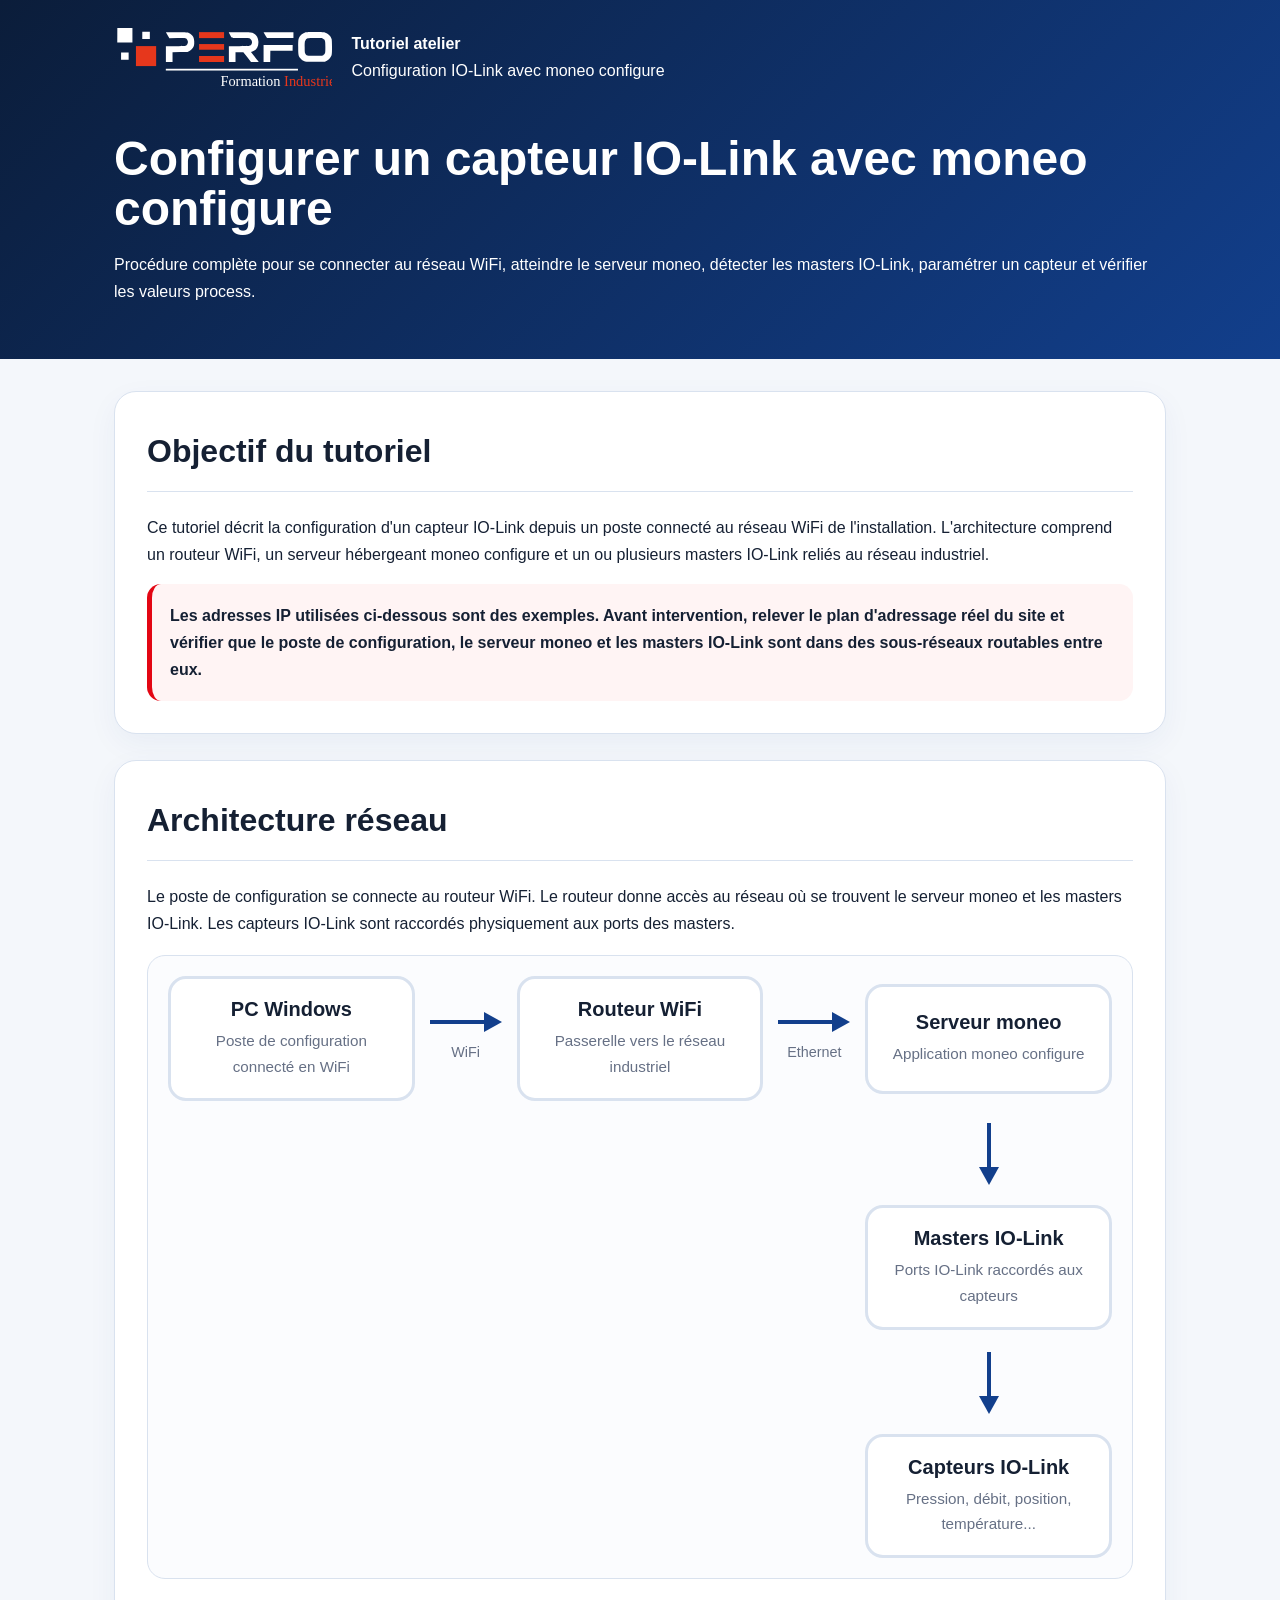
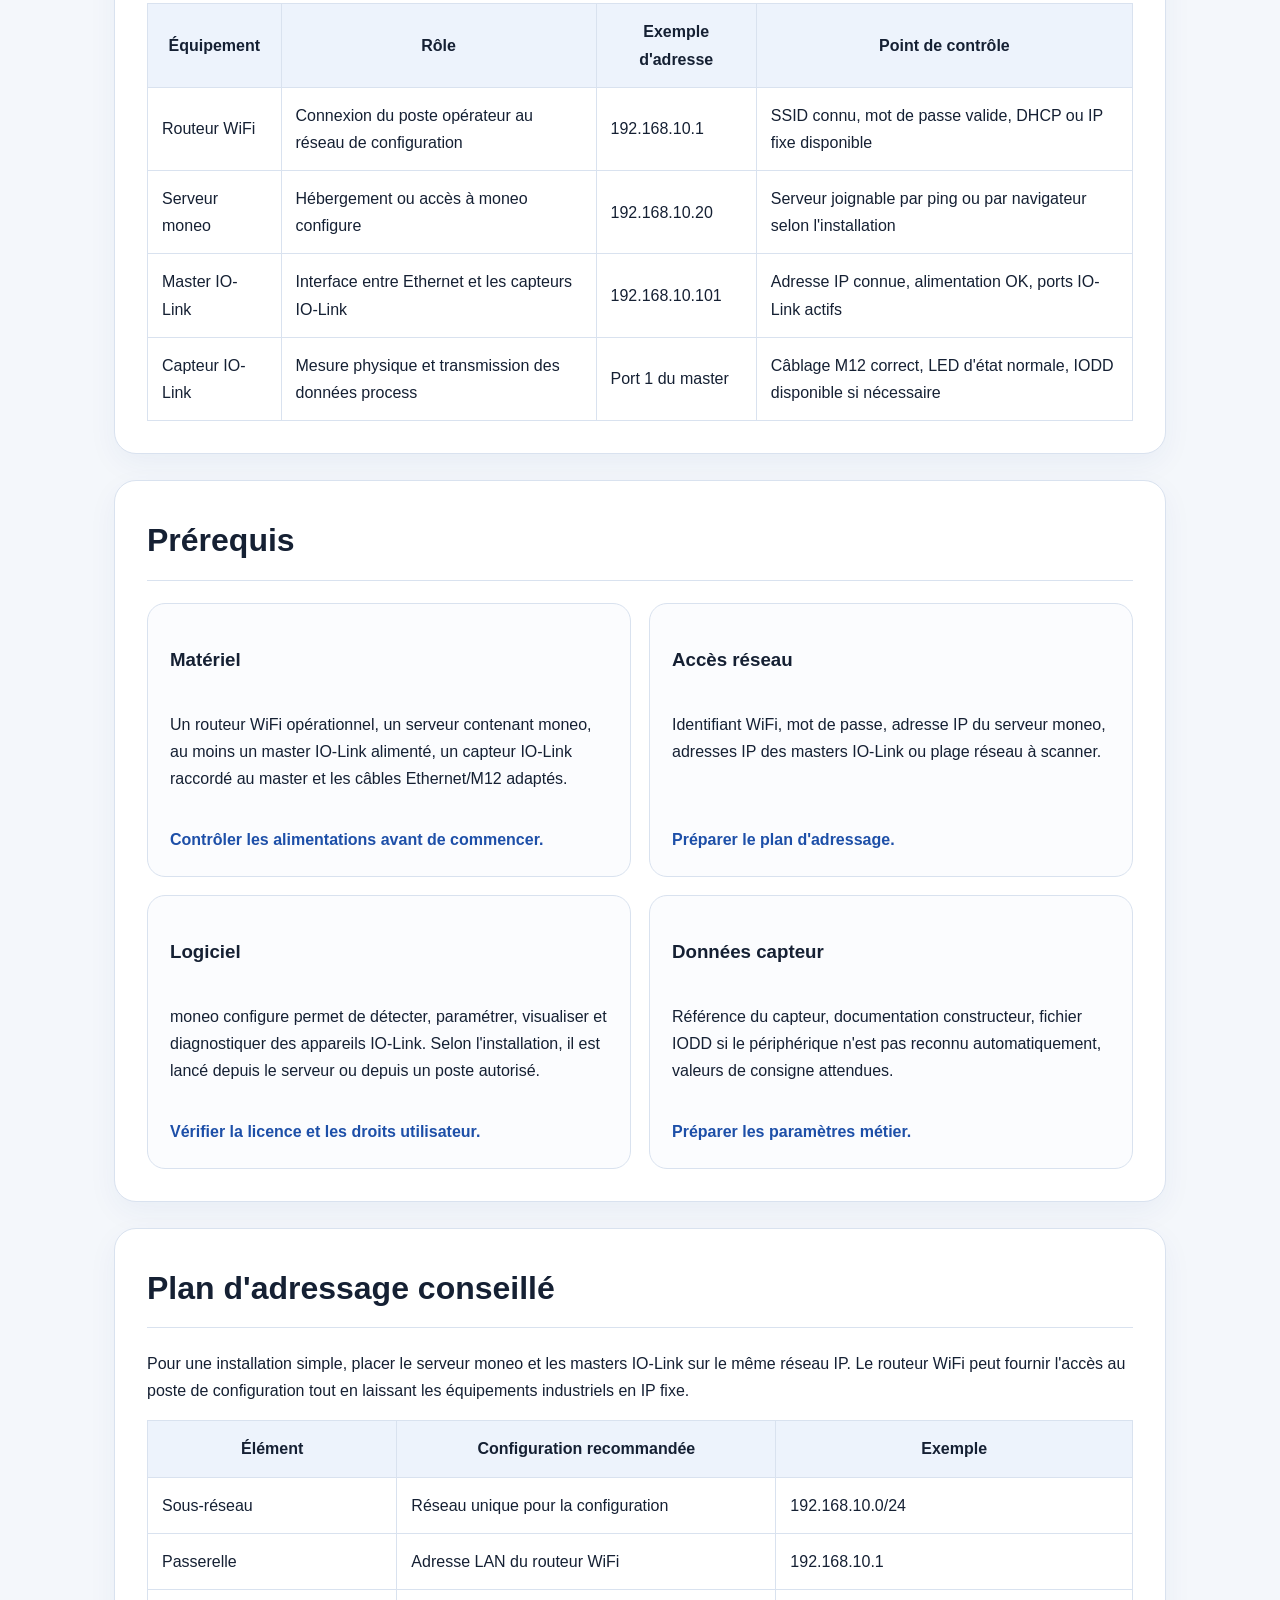
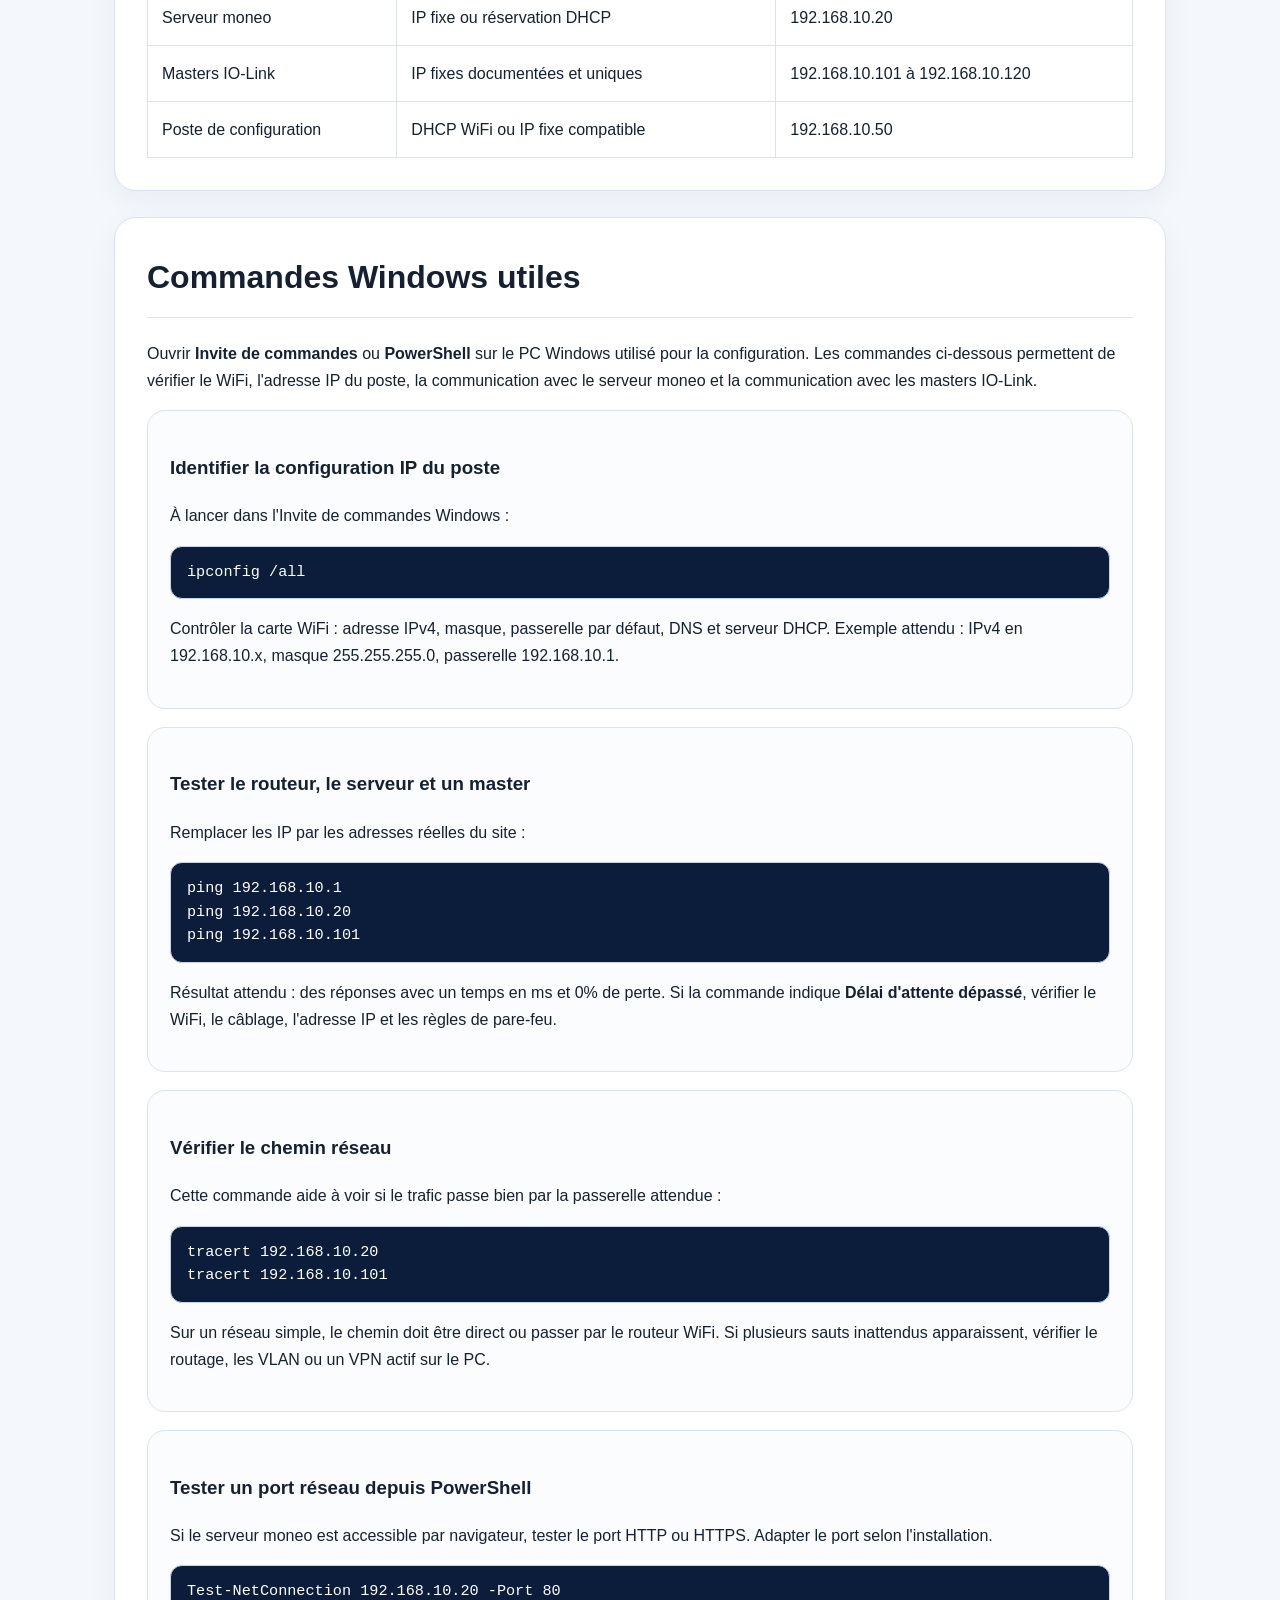
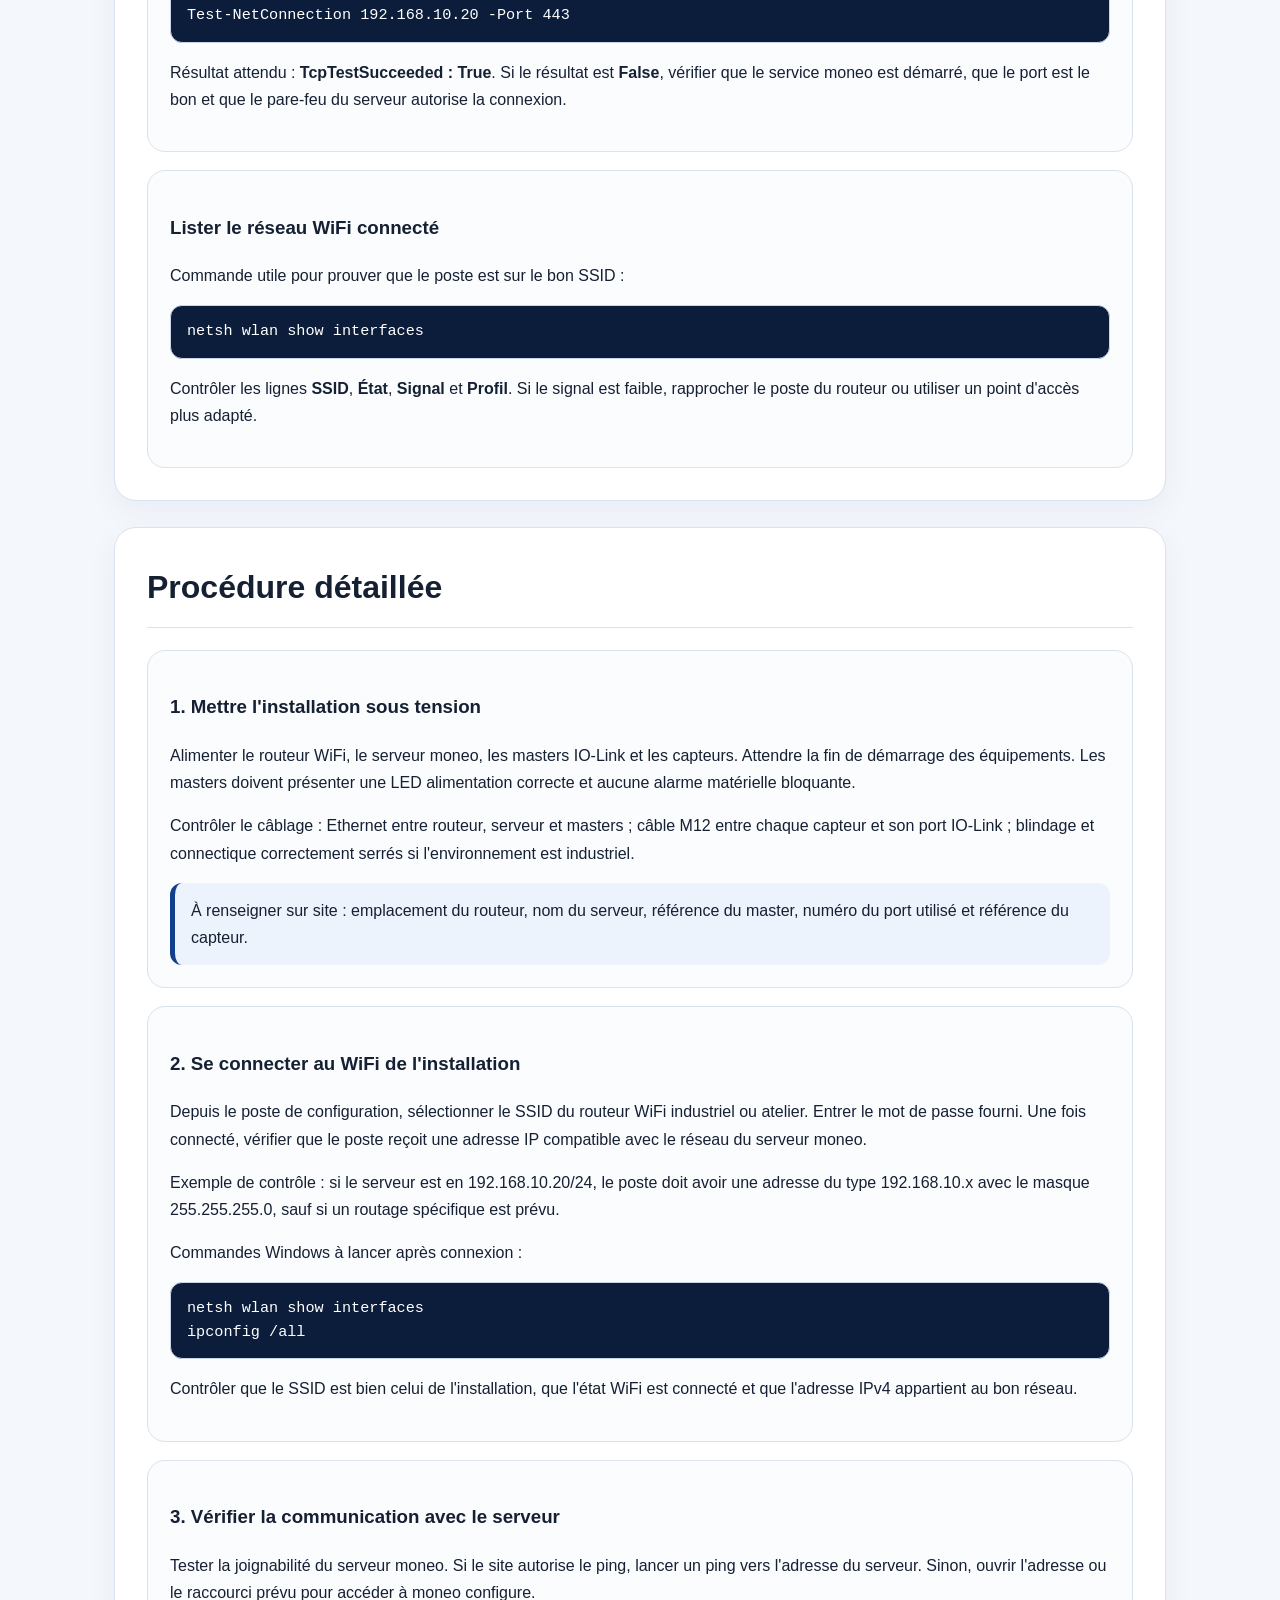
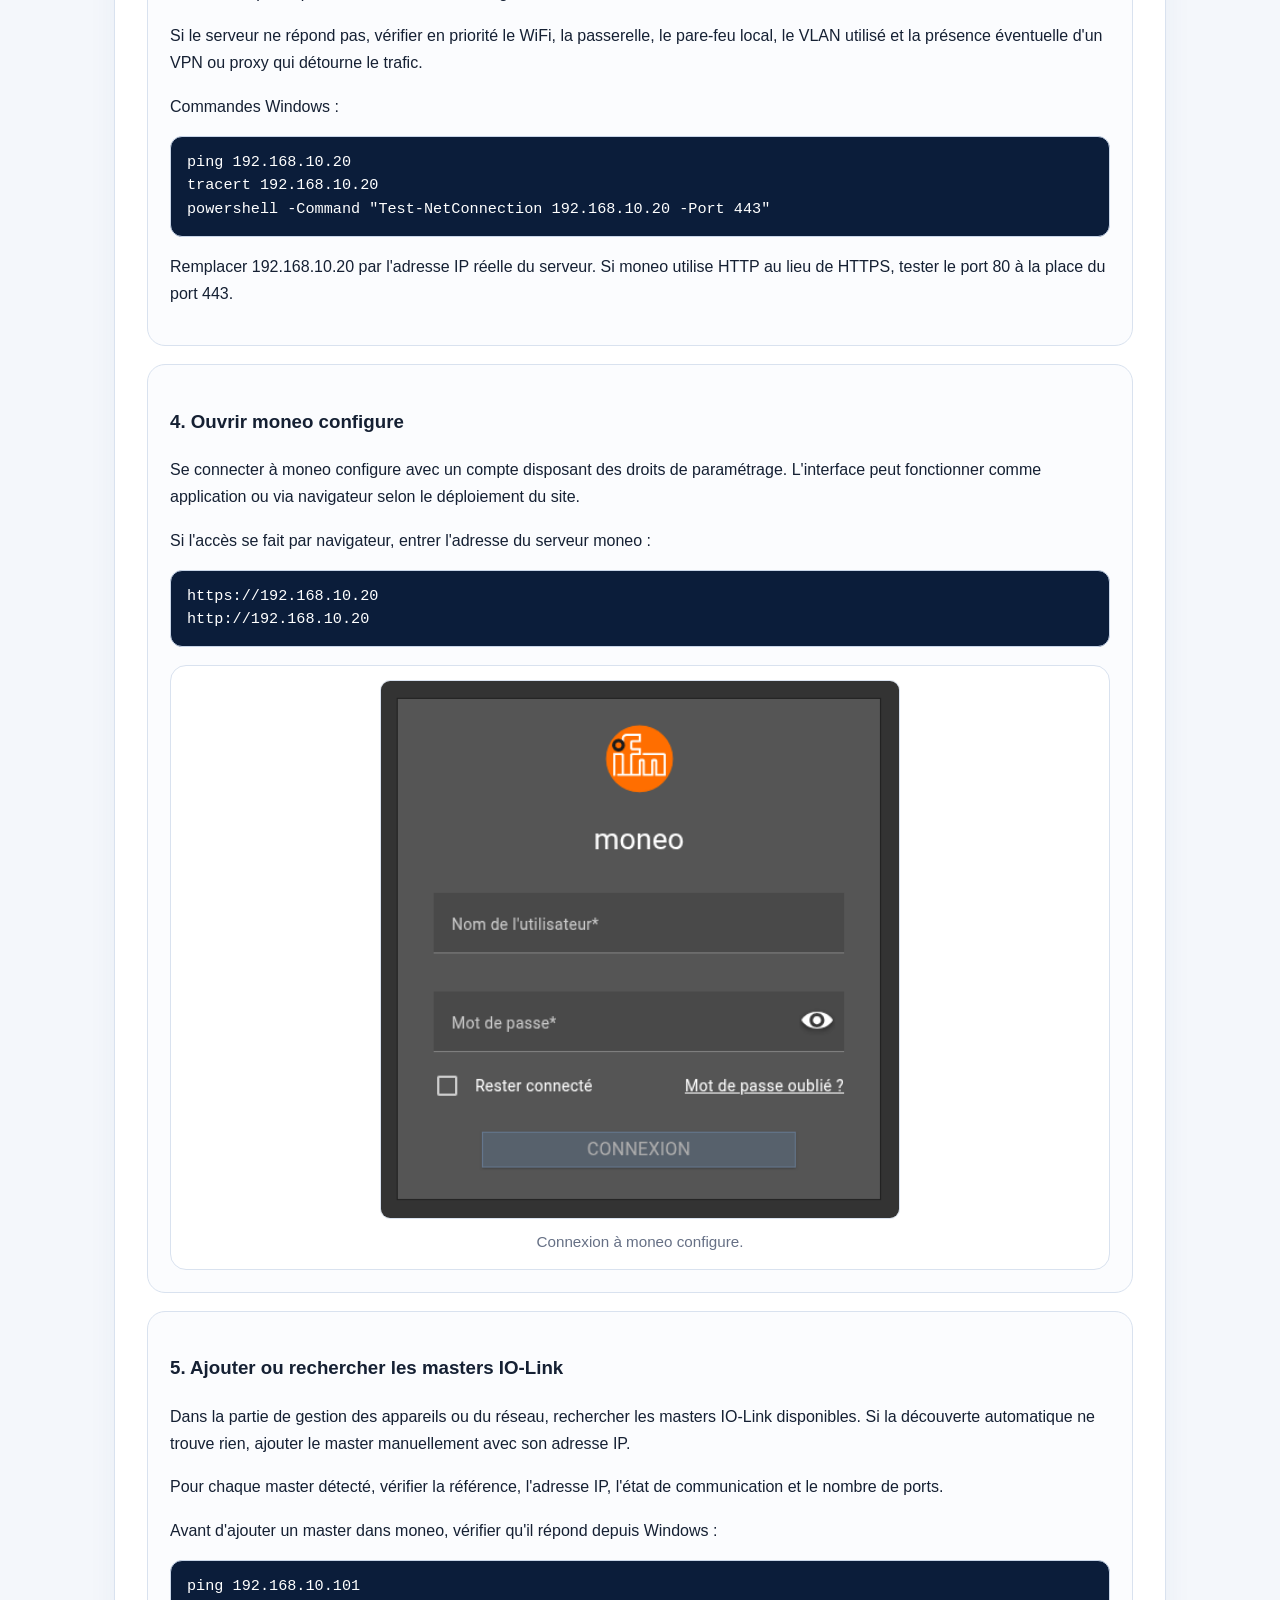
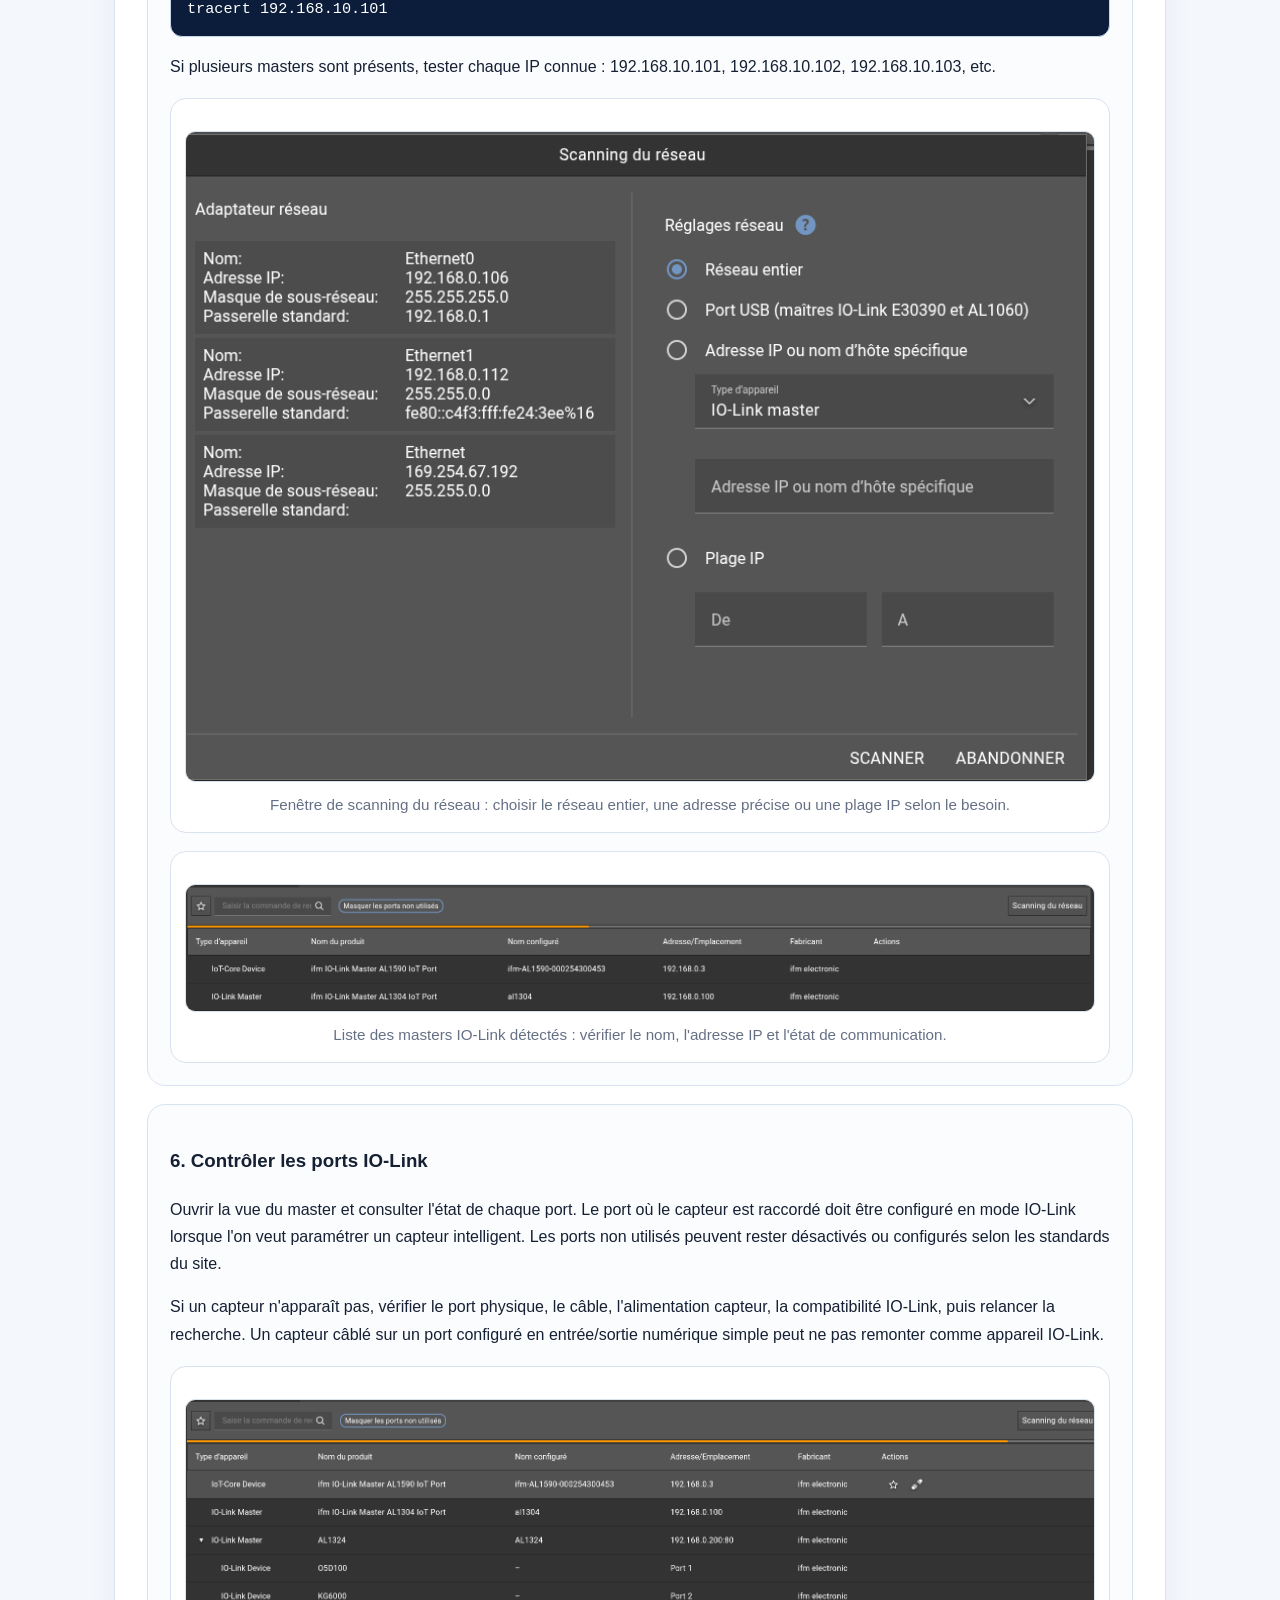
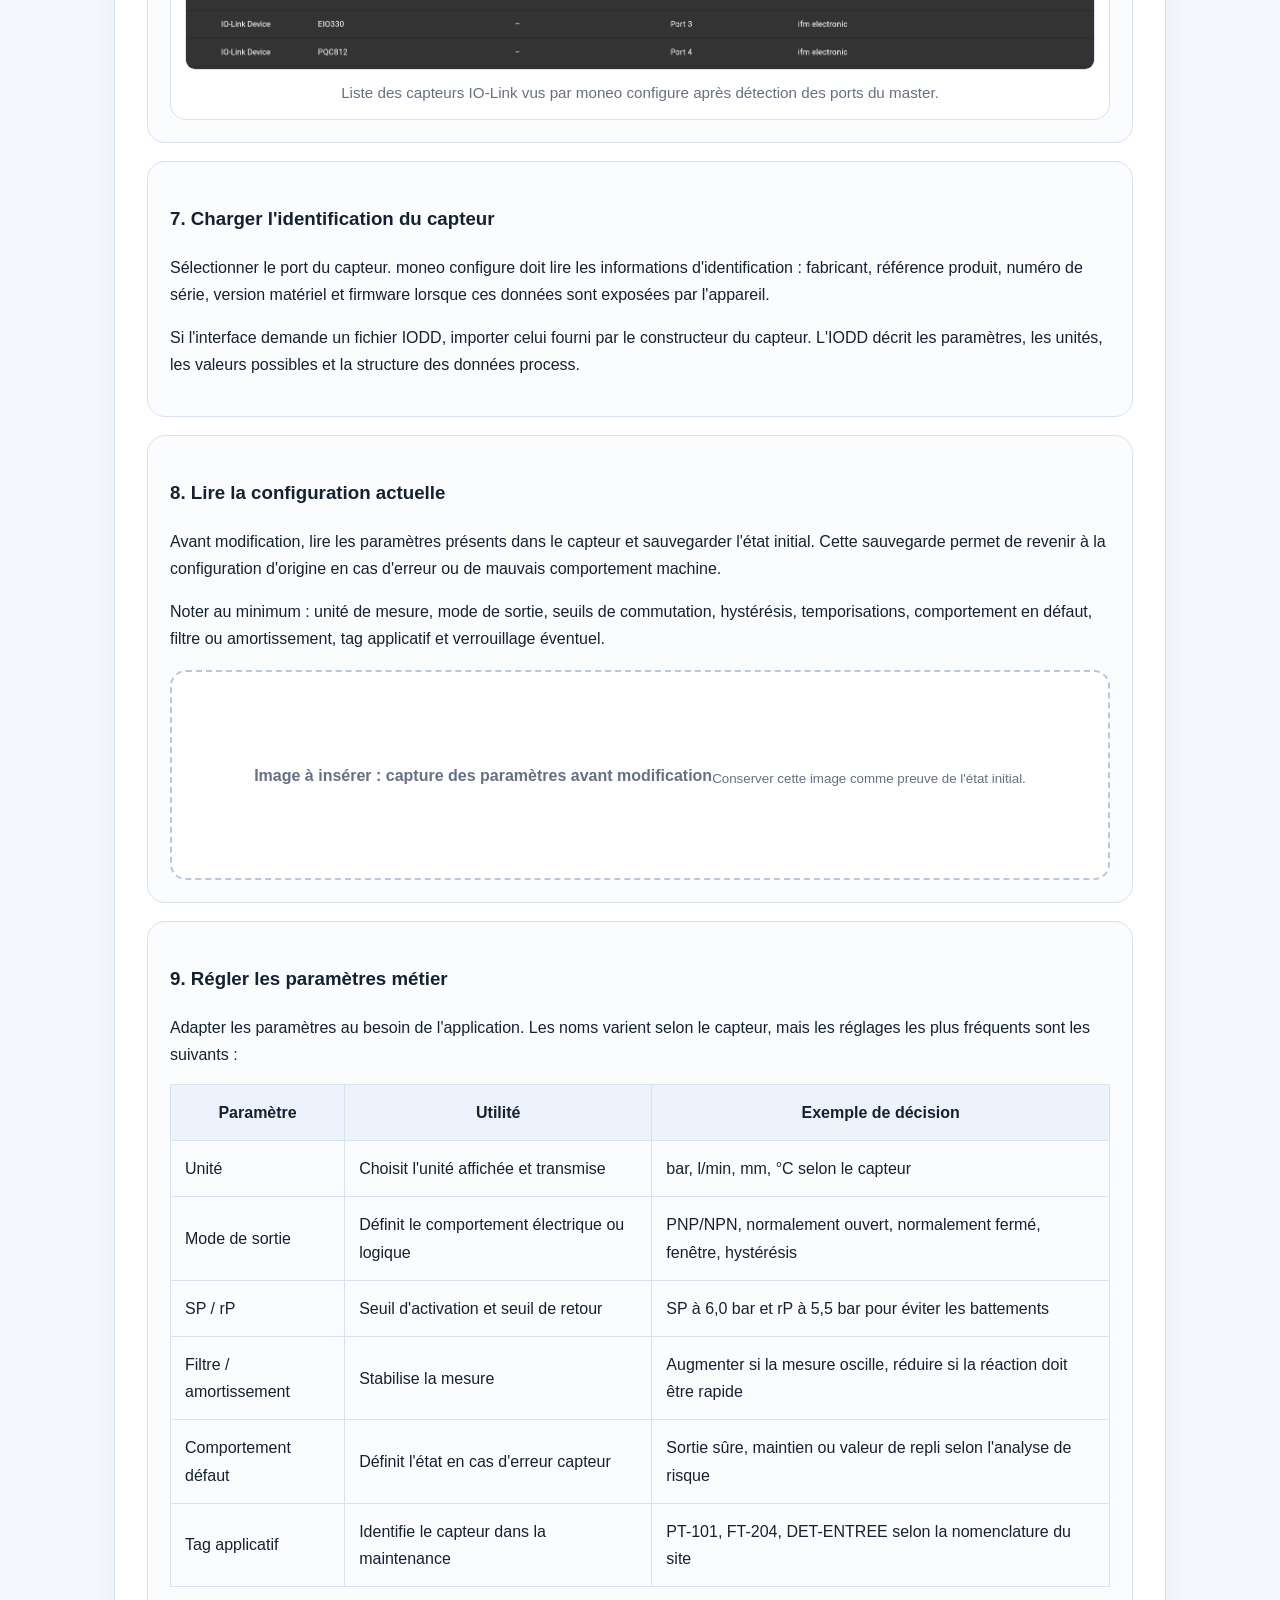
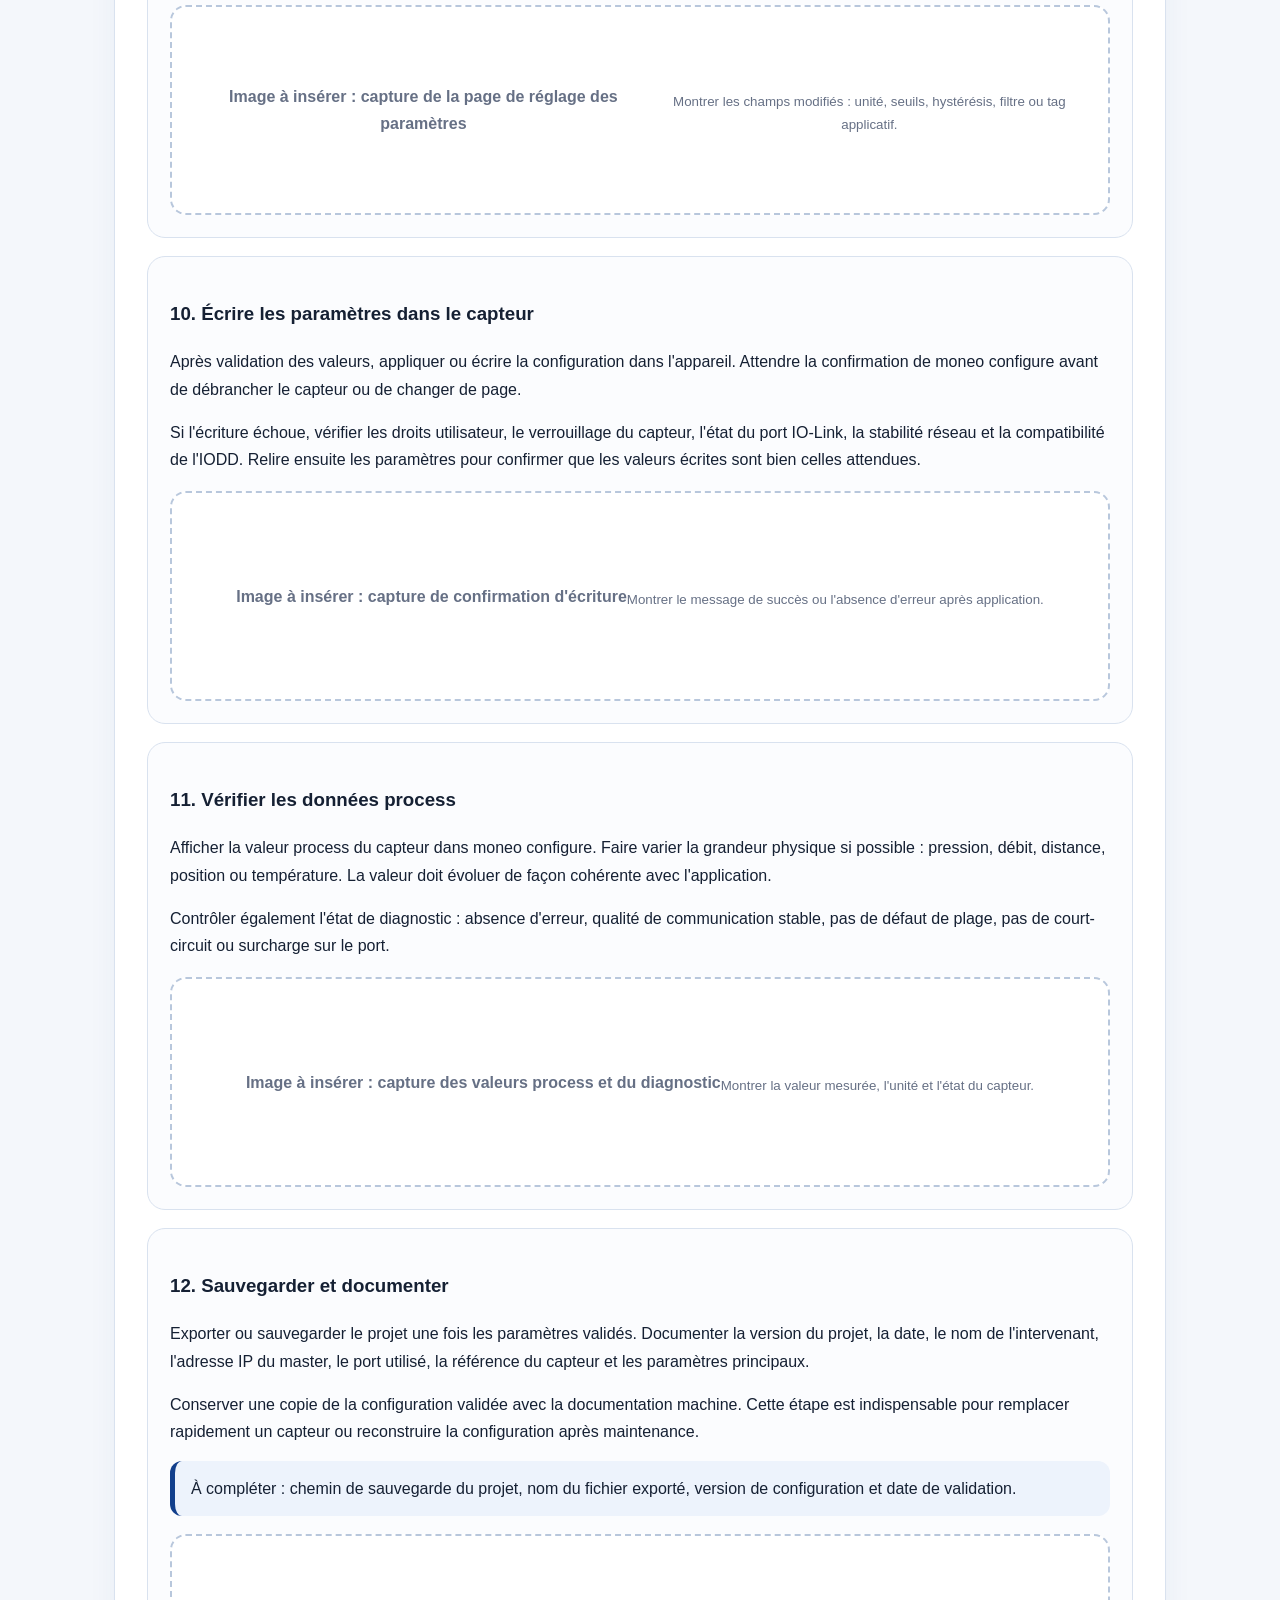
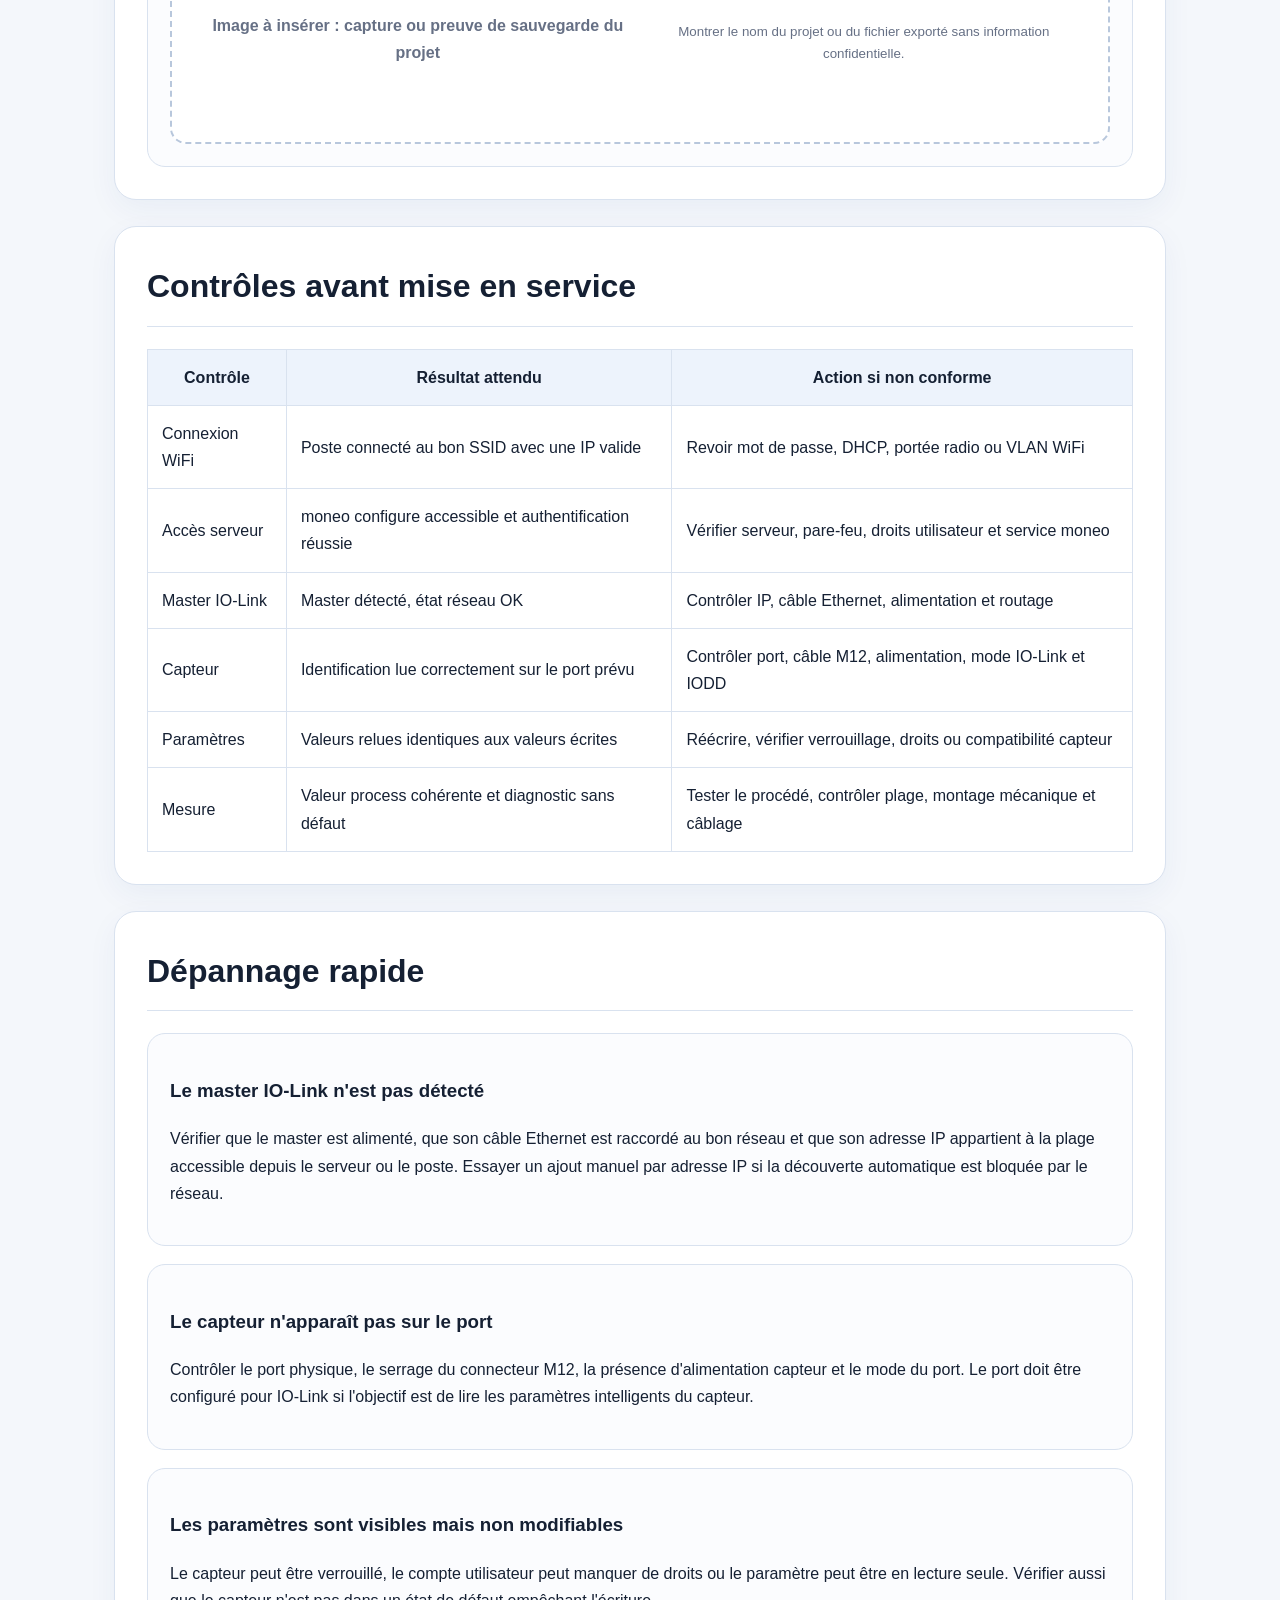
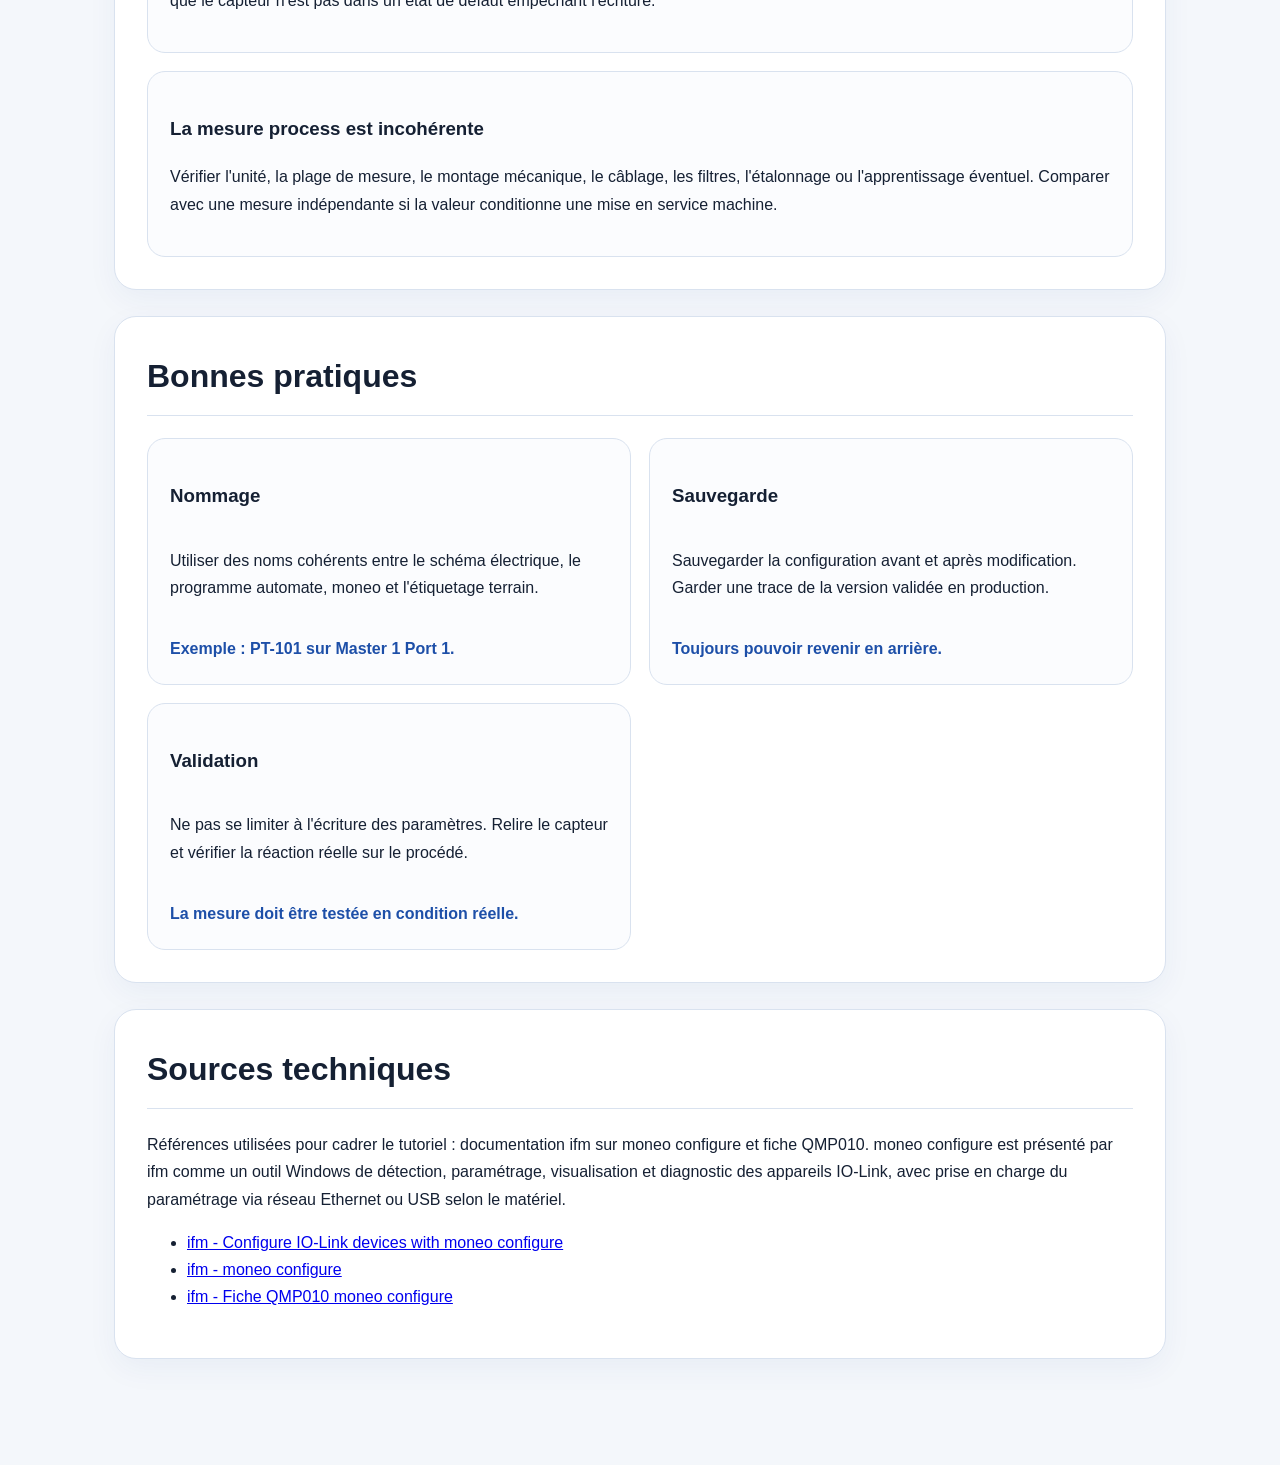
==== index.html @ b0b90c4b "Add files via upload" ====
<!DOCTYPE html>
<html lang="fr">
<head>
  <meta charset="UTF-8">
  <meta name="viewport" content="width=device-width, initial-scale=1.0">
  <title>Tutoriel IO-Link avec moneo configure</title>
  <link rel="stylesheet" href="assets/perfo-tutos.css">
</head>
<body>
  <header class="topbar">
    <div class="wrap">
      <div class="brand">
        <img src="assets/img/logo-perfo-blanc.svg" alt="Logo Perfo">
        <div>
          <strong>Tutoriel atelier</strong><br>
          Configuration IO-Link avec moneo configure
        </div>
      </div>
      <div class="hero">
        <h1>Configurer un capteur IO-Link avec moneo configure</h1>
        <p>Procédure complète pour se connecter au réseau WiFi, atteindre le serveur moneo, détecter les masters IO-Link, paramétrer un capteur et vérifier les valeurs process.</p>
      </div>
    </div>
  </header>

  <main>
    <section>
      <h2>Objectif du tutoriel</h2>
      <p>
        Ce tutoriel décrit la configuration d'un capteur IO-Link depuis un poste connecté au réseau WiFi de l'installation. L'architecture comprend un routeur WiFi, un serveur hébergeant moneo configure et un ou plusieurs masters IO-Link reliés au réseau industriel.
      </p>
      <div class="notice">
        Les adresses IP utilisées ci-dessous sont des exemples. Avant intervention, relever le plan d'adressage réel du site et vérifier que le poste de configuration, le serveur moneo et les masters IO-Link sont dans des sous-réseaux routables entre eux.
      </div>
    </section>

    <section>
      <h2>Architecture réseau</h2>
      <p>
        Le poste de configuration se connecte au routeur WiFi. Le routeur donne accès au réseau où se trouvent le serveur moneo et les masters IO-Link. Les capteurs IO-Link sont raccordés physiquement aux ports des masters.
      </p>

      <div class="network-diagram" role="img" aria-label="Schéma de l'architecture réseau IO-Link">
        <div class="network-card">
          <strong>PC Windows</strong>
          <span>Poste de configuration connecté en WiFi</span>
        </div>
        <div>
          <div class="network-arrow"></div>
          <div class="network-caption">WiFi</div>
        </div>
        <div class="network-card">
          <strong>Routeur WiFi</strong>
          <span>Passerelle vers le réseau industriel</span>
        </div>
        <div>
          <div class="network-arrow"></div>
          <div class="network-caption">Ethernet</div>
        </div>
        <div class="network-card">
          <strong>Serveur moneo</strong>
          <span>Application moneo configure</span>
        </div>
        <div class="network-down"></div>
        <div class="network-card network-sensor">
          <strong>Masters IO-Link</strong>
          <span>Ports IO-Link raccordés aux capteurs</span>
        </div>
        <div class="network-down"></div>
        <div class="network-card network-sensor">
          <strong>Capteurs IO-Link</strong>
          <span>Pression, débit, position, température...</span>
        </div>
      </div>

      <table>
        <thead>
          <tr>
            <th>Équipement</th>
            <th>Rôle</th>
            <th>Exemple d'adresse</th>
            <th>Point de contrôle</th>
          </tr>
        </thead>
        <tbody>
          <tr>
            <td>Routeur WiFi</td>
            <td>Connexion du poste opérateur au réseau de configuration</td>
            <td>192.168.10.1</td>
            <td>SSID connu, mot de passe valide, DHCP ou IP fixe disponible</td>
          </tr>
          <tr>
            <td>Serveur moneo</td>
            <td>Hébergement ou accès à moneo configure</td>
            <td>192.168.10.20</td>
            <td>Serveur joignable par ping ou par navigateur selon l'installation</td>
          </tr>
          <tr>
            <td>Master IO-Link</td>
            <td>Interface entre Ethernet et les capteurs IO-Link</td>
            <td>192.168.10.101</td>
            <td>Adresse IP connue, alimentation OK, ports IO-Link actifs</td>
          </tr>
          <tr>
            <td>Capteur IO-Link</td>
            <td>Mesure physique et transmission des données process</td>
            <td>Port 1 du master</td>
            <td>Câblage M12 correct, LED d'état normale, IODD disponible si nécessaire</td>
          </tr>
        </tbody>
      </table>
    </section>

    <section>
      <h2>Prérequis</h2>
      <div class="cards">
        <div class="card">
          <h3>Matériel</h3>
          <p>Un routeur WiFi opérationnel, un serveur contenant moneo, au moins un master IO-Link alimenté, un capteur IO-Link raccordé au master et les câbles Ethernet/M12 adaptés.</p>
          <div class="card-action">Contrôler les alimentations avant de commencer.</div>
        </div>
        <div class="card">
          <h3>Accès réseau</h3>
          <p>Identifiant WiFi, mot de passe, adresse IP du serveur moneo, adresses IP des masters IO-Link ou plage réseau à scanner.</p>
          <div class="card-action">Préparer le plan d'adressage.</div>
        </div>
        <div class="card">
          <h3>Logiciel</h3>
          <p>moneo configure permet de détecter, paramétrer, visualiser et diagnostiquer des appareils IO-Link. Selon l'installation, il est lancé depuis le serveur ou depuis un poste autorisé.</p>
          <div class="card-action">Vérifier la licence et les droits utilisateur.</div>
        </div>
        <div class="card">
          <h3>Données capteur</h3>
          <p>Référence du capteur, documentation constructeur, fichier IODD si le périphérique n'est pas reconnu automatiquement, valeurs de consigne attendues.</p>
          <div class="card-action">Préparer les paramètres métier.</div>
        </div>
      </div>
    </section>

    <section>
      <h2>Plan d'adressage conseillé</h2>
      <p>
        Pour une installation simple, placer le serveur moneo et les masters IO-Link sur le même réseau IP. Le routeur WiFi peut fournir l'accès au poste de configuration tout en laissant les équipements industriels en IP fixe.
      </p>
      <table>
        <thead>
          <tr>
            <th>Élément</th>
            <th>Configuration recommandée</th>
            <th>Exemple</th>
          </tr>
        </thead>
        <tbody>
          <tr>
            <td>Sous-réseau</td>
            <td>Réseau unique pour la configuration</td>
            <td>192.168.10.0/24</td>
          </tr>
          <tr>
            <td>Passerelle</td>
            <td>Adresse LAN du routeur WiFi</td>
            <td>192.168.10.1</td>
          </tr>
          <tr>
            <td>Serveur moneo</td>
            <td>IP fixe ou réservation DHCP</td>
            <td>192.168.10.20</td>
          </tr>
          <tr>
            <td>Masters IO-Link</td>
            <td>IP fixes documentées et uniques</td>
            <td>192.168.10.101 à 192.168.10.120</td>
          </tr>
          <tr>
            <td>Poste de configuration</td>
            <td>DHCP WiFi ou IP fixe compatible</td>
            <td>192.168.10.50</td>
          </tr>
        </tbody>
      </table>
    </section>

    <section>
      <h2>Commandes Windows utiles</h2>
      <p>
        Ouvrir <strong>Invite de commandes</strong> ou <strong>PowerShell</strong> sur le PC Windows utilisé pour la configuration. Les commandes ci-dessous permettent de vérifier le WiFi, l'adresse IP du poste, la communication avec le serveur moneo et la communication avec les masters IO-Link.
      </p>
      <div class="steps">
        <div class="step">
          <h3>Identifier la configuration IP du poste</h3>
          <p>À lancer dans l'Invite de commandes Windows :</p>
          <pre class="cmd">ipconfig /all</pre>
          <p>Contrôler la carte WiFi : adresse IPv4, masque, passerelle par défaut, DNS et serveur DHCP. Exemple attendu : IPv4 en 192.168.10.x, masque 255.255.255.0, passerelle 192.168.10.1.</p>
        </div>
        <div class="step">
          <h3>Tester le routeur, le serveur et un master</h3>
          <p>Remplacer les IP par les adresses réelles du site :</p>
          <pre class="cmd">ping 192.168.10.1
ping 192.168.10.20
ping 192.168.10.101</pre>
          <p>Résultat attendu : des réponses avec un temps en ms et 0% de perte. Si la commande indique <strong>Délai d'attente dépassé</strong>, vérifier le WiFi, le câblage, l'adresse IP et les règles de pare-feu.</p>
          
        </div>
        <div class="step">
          <h3>Vérifier le chemin réseau</h3>
          <p>Cette commande aide à voir si le trafic passe bien par la passerelle attendue :</p>
          <pre class="cmd">tracert 192.168.10.20
tracert 192.168.10.101</pre>
          <p>Sur un réseau simple, le chemin doit être direct ou passer par le routeur WiFi. Si plusieurs sauts inattendus apparaissent, vérifier le routage, les VLAN ou un VPN actif sur le PC.</p>
        </div>
        <div class="step">
          <h3>Tester un port réseau depuis PowerShell</h3>
          <p>Si le serveur moneo est accessible par navigateur, tester le port HTTP ou HTTPS. Adapter le port selon l'installation.</p>
          <pre class="cmd">Test-NetConnection 192.168.10.20 -Port 80
Test-NetConnection 192.168.10.20 -Port 443</pre>
          <p>Résultat attendu : <strong>TcpTestSucceeded : True</strong>. Si le résultat est <strong>False</strong>, vérifier que le service moneo est démarré, que le port est le bon et que le pare-feu du serveur autorise la connexion.</p>
        </div>
        <div class="step">
          <h3>Lister le réseau WiFi connecté</h3>
          <p>Commande utile pour prouver que le poste est sur le bon SSID :</p>
          <pre class="cmd">netsh wlan show interfaces</pre>
          <p>Contrôler les lignes <strong>SSID</strong>, <strong>État</strong>, <strong>Signal</strong> et <strong>Profil</strong>. Si le signal est faible, rapprocher le poste du routeur ou utiliser un point d'accès plus adapté.</p>
        </div>
      </div>
    </section>

    <section>
      <h2>Procédure détaillée</h2>
      <div class="steps">
        <div class="step">
          <h3>1. Mettre l'installation sous tension</h3>
          <p>Alimenter le routeur WiFi, le serveur moneo, les masters IO-Link et les capteurs. Attendre la fin de démarrage des équipements. Les masters doivent présenter une LED alimentation correcte et aucune alarme matérielle bloquante.</p>
          <p>Contrôler le câblage : Ethernet entre routeur, serveur et masters ; câble M12 entre chaque capteur et son port IO-Link ; blindage et connectique correctement serrés si l'environnement est industriel.</p>
          <div class="todo">
            À renseigner sur site : emplacement du routeur, nom du serveur, référence du master, numéro du port utilisé et référence du capteur.
          </div>
          
        </div>

        <div class="step">
          <h3>2. Se connecter au WiFi de l'installation</h3>
          <p>Depuis le poste de configuration, sélectionner le SSID du routeur WiFi industriel ou atelier. Entrer le mot de passe fourni. Une fois connecté, vérifier que le poste reçoit une adresse IP compatible avec le réseau du serveur moneo.</p>
          <p>Exemple de contrôle : si le serveur est en 192.168.10.20/24, le poste doit avoir une adresse du type 192.168.10.x avec le masque 255.255.255.0, sauf si un routage spécifique est prévu.</p>
          <p>Commandes Windows à lancer après connexion :</p>
          <pre class="cmd">netsh wlan show interfaces
ipconfig /all</pre>
          <p>Contrôler que le SSID est bien celui de l'installation, que l'état WiFi est connecté et que l'adresse IPv4 appartient au bon réseau.</p>
          
        </div>

        <div class="step">
          <h3>3. Vérifier la communication avec le serveur</h3>
          <p>Tester la joignabilité du serveur moneo. Si le site autorise le ping, lancer un ping vers l'adresse du serveur. Sinon, ouvrir l'adresse ou le raccourci prévu pour accéder à moneo configure.</p>
          <p>Si le serveur ne répond pas, vérifier en priorité le WiFi, la passerelle, le pare-feu local, le VLAN utilisé et la présence éventuelle d'un VPN ou proxy qui détourne le trafic.</p>
          <p>Commandes Windows :</p>
          <pre class="cmd">ping 192.168.10.20
tracert 192.168.10.20
powershell -Command "Test-NetConnection 192.168.10.20 -Port 443"</pre>
          <p>Remplacer 192.168.10.20 par l'adresse IP réelle du serveur. Si moneo utilise HTTP au lieu de HTTPS, tester le port 80 à la place du port 443.</p>
        
        </div>

        <div class="step">
          <h3>4. Ouvrir moneo configure</h3>
          <p>Se connecter à moneo configure avec un compte disposant des droits de paramétrage. L'interface peut fonctionner comme application ou via navigateur selon le déploiement du site.</p>
          <p>Si l'accès se fait par navigateur, entrer l'adresse du serveur moneo :</p>
          <pre class="cmd">https://192.168.10.20
http://192.168.10.20</pre>
          <figure class="image-frame narrow">
            <img src="assets/img/ecran_connexion_moneo.png" alt="Connexion à moneo configure">
            <figcaption>Connexion à moneo configure. </figcaption>
          </figure>
        </div>

        <div class="step">
          <h3>5. Ajouter ou rechercher les masters IO-Link</h3>
          <p>Dans la partie de gestion des appareils ou du réseau, rechercher les masters IO-Link disponibles. Si la découverte automatique ne trouve rien, ajouter le master manuellement avec son adresse IP.</p>
          <p>Pour chaque master détecté, vérifier la référence, l'adresse IP, l'état de communication et le nombre de ports. </p>
          <p>Avant d'ajouter un master dans moneo, vérifier qu'il répond depuis Windows :</p>
          <pre class="cmd">ping 192.168.10.101
tracert 192.168.10.101</pre>
          <p>Si plusieurs masters sont présents, tester chaque IP connue : 192.168.10.101, 192.168.10.102, 192.168.10.103, etc.</p>
          <figure class="image-frame">
            <img src="assets/img/scan_reseaux_2.png" alt="Fenêtre de scanning du réseau dans moneo configure">
            <figcaption>Fenêtre de scanning du réseau : choisir le réseau entier, une adresse précise ou une plage IP selon le besoin.</figcaption>
          </figure>
          <figure class="image-frame">
            <img src="assets/img/liste_master.png" alt="Liste des masters IO-Link détectés dans moneo configure">
            <figcaption>Liste des masters IO-Link détectés : vérifier le nom, l'adresse IP et l'état de communication.</figcaption>
          </figure>
        </div>

        <div class="step">
          <h3>6. Contrôler les ports IO-Link</h3>
          <p>Ouvrir la vue du master et consulter l'état de chaque port. Le port où le capteur est raccordé doit être configuré en mode IO-Link lorsque l'on veut paramétrer un capteur intelligent. Les ports non utilisés peuvent rester désactivés ou configurés selon les standards du site.</p>
          <p>Si un capteur n'apparaît pas, vérifier le port physique, le câble, l'alimentation capteur, la compatibilité IO-Link, puis relancer la recherche. Un capteur câblé sur un port configuré en entrée/sortie numérique simple peut ne pas remonter comme appareil IO-Link.</p>
          <figure class="image-frame">
            <img src="assets/img/liste_capteur.png" alt="Liste des capteurs IO-Link raccordés au master">
            <figcaption>Liste des capteurs IO-Link vus par moneo configure après détection des ports du master.</figcaption>
          </figure>
        </div>

        <div class="step">
          <h3>7. Charger l'identification du capteur</h3>
          <p>Sélectionner le port du capteur. moneo configure doit lire les informations d'identification : fabricant, référence produit, numéro de série, version matériel et firmware lorsque ces données sont exposées par l'appareil.</p>
          <p>Si l'interface demande un fichier IODD, importer celui fourni par le constructeur du capteur. L'IODD décrit les paramètres, les unités, les valeurs possibles et la structure des données process.</p>

        </div>

        <div class="step">
          <h3>8. Lire la configuration actuelle</h3>
          <p>Avant modification, lire les paramètres présents dans le capteur et sauvegarder l'état initial. Cette sauvegarde permet de revenir à la configuration d'origine en cas d'erreur ou de mauvais comportement machine.</p>
          <p>Noter au minimum : unité de mesure, mode de sortie, seuils de commutation, hystérésis, temporisations, comportement en défaut, filtre ou amortissement, tag applicatif et verrouillage éventuel.</p>
          <div class="image-slot">
            Image à insérer : capture des paramètres avant modification
            <small>Conserver cette image comme preuve de l'état initial.</small>
          </div>
        </div>

        <div class="step">
          <h3>9. Régler les paramètres métier</h3>
          <p>Adapter les paramètres au besoin de l'application. Les noms varient selon le capteur, mais les réglages les plus fréquents sont les suivants :</p>
          <table>
            <thead>
              <tr>
                <th>Paramètre</th>
                <th>Utilité</th>
                <th>Exemple de décision</th>
              </tr>
            </thead>
            <tbody>
              <tr>
                <td>Unité</td>
                <td>Choisit l'unité affichée et transmise</td>
                <td>bar, l/min, mm, °C selon le capteur</td>
              </tr>
              <tr>
                <td>Mode de sortie</td>
                <td>Définit le comportement électrique ou logique</td>
                <td>PNP/NPN, normalement ouvert, normalement fermé, fenêtre, hystérésis</td>
              </tr>
              <tr>
                <td>SP / rP</td>
                <td>Seuil d'activation et seuil de retour</td>
                <td>SP à 6,0 bar et rP à 5,5 bar pour éviter les battements</td>
              </tr>
              <tr>
                <td>Filtre / amortissement</td>
                <td>Stabilise la mesure</td>
                <td>Augmenter si la mesure oscille, réduire si la réaction doit être rapide</td>
              </tr>
              <tr>
                <td>Comportement défaut</td>
                <td>Définit l'état en cas d'erreur capteur</td>
                <td>Sortie sûre, maintien ou valeur de repli selon l'analyse de risque</td>
              </tr>
              <tr>
                <td>Tag applicatif</td>
                <td>Identifie le capteur dans la maintenance</td>
                <td>PT-101, FT-204, DET-ENTREE selon la nomenclature du site</td>
              </tr>
            </tbody>
          </table>
          <div class="image-slot">
            Image à insérer : capture de la page de réglage des paramètres
            <small>Montrer les champs modifiés : unité, seuils, hystérésis, filtre ou tag applicatif.</small>
          </div>
        </div>

        <div class="step">
          <h3>10. Écrire les paramètres dans le capteur</h3>
          <p>Après validation des valeurs, appliquer ou écrire la configuration dans l'appareil. Attendre la confirmation de moneo configure avant de débrancher le capteur ou de changer de page.</p>
          <p>Si l'écriture échoue, vérifier les droits utilisateur, le verrouillage du capteur, l'état du port IO-Link, la stabilité réseau et la compatibilité de l'IODD. Relire ensuite les paramètres pour confirmer que les valeurs écrites sont bien celles attendues.</p>
          <div class="image-slot">
            Image à insérer : capture de confirmation d'écriture
            <small>Montrer le message de succès ou l'absence d'erreur après application.</small>
          </div>
        </div>

        <div class="step">
          <h3>11. Vérifier les données process</h3>
          <p>Afficher la valeur process du capteur dans moneo configure. Faire varier la grandeur physique si possible : pression, débit, distance, position ou température. La valeur doit évoluer de façon cohérente avec l'application.</p>
          <p>Contrôler également l'état de diagnostic : absence d'erreur, qualité de communication stable, pas de défaut de plage, pas de court-circuit ou surcharge sur le port.</p>
          <div class="image-slot">
            Image à insérer : capture des valeurs process et du diagnostic
            <small>Montrer la valeur mesurée, l'unité et l'état du capteur.</small>
          </div>
        </div>

        <div class="step">
          <h3>12. Sauvegarder et documenter</h3>
          <p>Exporter ou sauvegarder le projet une fois les paramètres validés. Documenter la version du projet, la date, le nom de l'intervenant, l'adresse IP du master, le port utilisé, la référence du capteur et les paramètres principaux.</p>
          <p>Conserver une copie de la configuration validée avec la documentation machine. Cette étape est indispensable pour remplacer rapidement un capteur ou reconstruire la configuration après maintenance.</p>
          <div class="todo">
            À compléter : chemin de sauvegarde du projet, nom du fichier exporté, version de configuration et date de validation.
          </div>
          <div class="image-slot">
            Image à insérer : capture ou preuve de sauvegarde du projet
            <small>Montrer le nom du projet ou du fichier exporté sans information confidentielle.</small>
          </div>
        </div>
      </div>
    </section>

    <section>
      <h2>Contrôles avant mise en service</h2>
      <table>
        <thead>
          <tr>
            <th>Contrôle</th>
            <th>Résultat attendu</th>
            <th>Action si non conforme</th>
          </tr>
        </thead>
        <tbody>
          <tr>
            <td>Connexion WiFi</td>
            <td>Poste connecté au bon SSID avec une IP valide</td>
            <td>Revoir mot de passe, DHCP, portée radio ou VLAN WiFi</td>
          </tr>
          <tr>
            <td>Accès serveur</td>
            <td>moneo configure accessible et authentification réussie</td>
            <td>Vérifier serveur, pare-feu, droits utilisateur et service moneo</td>
          </tr>
          <tr>
            <td>Master IO-Link</td>
            <td>Master détecté, état réseau OK</td>
            <td>Contrôler IP, câble Ethernet, alimentation et routage</td>
          </tr>
          <tr>
            <td>Capteur</td>
            <td>Identification lue correctement sur le port prévu</td>
            <td>Contrôler port, câble M12, alimentation, mode IO-Link et IODD</td>
          </tr>
          <tr>
            <td>Paramètres</td>
            <td>Valeurs relues identiques aux valeurs écrites</td>
            <td>Réécrire, vérifier verrouillage, droits ou compatibilité capteur</td>
          </tr>
          <tr>
            <td>Mesure</td>
            <td>Valeur process cohérente et diagnostic sans défaut</td>
            <td>Tester le procédé, contrôler plage, montage mécanique et câblage</td>
          </tr>
        </tbody>
      </table>
    </section>

    <section>
      <h2>Dépannage rapide</h2>
      <div class="steps">
        <div class="step">
          <h3>Le master IO-Link n'est pas détecté</h3>
          <p>Vérifier que le master est alimenté, que son câble Ethernet est raccordé au bon réseau et que son adresse IP appartient à la plage accessible depuis le serveur ou le poste. Essayer un ajout manuel par adresse IP si la découverte automatique est bloquée par le réseau.</p>
        </div>
        <div class="step">
          <h3>Le capteur n'apparaît pas sur le port</h3>
          <p>Contrôler le port physique, le serrage du connecteur M12, la présence d'alimentation capteur et le mode du port. Le port doit être configuré pour IO-Link si l'objectif est de lire les paramètres intelligents du capteur.</p>
        </div>
        <div class="step">
          <h3>Les paramètres sont visibles mais non modifiables</h3>
          <p>Le capteur peut être verrouillé, le compte utilisateur peut manquer de droits ou le paramètre peut être en lecture seule. Vérifier aussi que le capteur n'est pas dans un état de défaut empêchant l'écriture.</p>
        </div>
        <div class="step">
          <h3>La mesure process est incohérente</h3>
          <p>Vérifier l'unité, la plage de mesure, le montage mécanique, le câblage, les filtres, l'étalonnage ou l'apprentissage éventuel. Comparer avec une mesure indépendante si la valeur conditionne une mise en service machine.</p>
        </div>
      </div>
    </section>

    <section>
      <h2>Bonnes pratiques</h2>
      <div class="cards">
        <div class="card">
          <h3>Nommage</h3>
          <p>Utiliser des noms cohérents entre le schéma électrique, le programme automate, moneo et l'étiquetage terrain.</p>
          <div class="card-action">Exemple : PT-101 sur Master 1 Port 1.</div>
        </div>
        <div class="card">
          <h3>Sauvegarde</h3>
          <p>Sauvegarder la configuration avant et après modification. Garder une trace de la version validée en production.</p>
          <div class="card-action">Toujours pouvoir revenir en arrière.</div>
        </div>
        <div class="card">
          <h3>Validation</h3>
          <p>Ne pas se limiter à l'écriture des paramètres. Relire le capteur et vérifier la réaction réelle sur le procédé.</p>
          <div class="card-action">La mesure doit être testée en condition réelle.</div>
        </div>
      </div>
    </section>

    <section>
      <h2>Sources techniques</h2>
      <p>
        Références utilisées pour cadrer le tutoriel : documentation ifm sur moneo configure et fiche QMP010. moneo configure est présenté par ifm comme un outil Windows de détection, paramétrage, visualisation et diagnostic des appareils IO-Link, avec prise en charge du paramétrage via réseau Ethernet ou USB selon le matériel.
      </p>
      <ul>
        <li><a href="https://www.ifm.com/us/en/shared/technologies/io-link/device-configuration/moneo---configure">ifm - Configure IO-Link devices with moneo configure</a></li>
        <li><a href="https://www.ifm.com/us/en/shared/industry-4-0-moneo/products/configure">ifm - moneo configure</a></li>
        <li><a href="https://media.ifm.com/dam/70be35b5-8716-4e6a-989e-6d71eba60e40/Original/QMP010-01_EN-GB.pdf">ifm - Fiche QMP010 moneo configure</a></li>
      </ul>
    </section>
  </main>
</body>
</html>
---- assets/perfo-tutos.css ----
:root{--bg:#f4f7fb;--card:#fff;--text:#152033;--muted:#667085;--line:#d9e2ef;--blue:#123f8c;--blue2:#1d4fa8;--dark:#0b1d3a;--red:#e30613;--radius:22px}*{box-sizing:border-box}body{margin:0;font-family:Arial,sans-serif;background:var(--bg);color:var(--text);line-height:1.7}.topbar{background:linear-gradient(135deg,var(--dark),var(--blue));padding:28px 0;color:#fff}.wrap{max-width:1100px;margin:auto;padding:0 24px}.brand{display:flex;align-items:center;gap:20px}.brand img{height:58px}.hero{padding:48px 0 10px}.hero h1{font-size:3rem;line-height:1.05;margin:0 0 12px}main{max-width:1100px;margin:auto;padding:32px 24px 80px}section{background:var(--card);border:1px solid var(--line);border-radius:var(--radius);padding:32px;margin-bottom:26px;box-shadow:0 10px 30px rgba(18,63,140,.05)}h2{font-size:2rem;margin:0 0 22px;padding-bottom:12px;border-bottom:1px solid var(--line)}.notice{background:#fff4f4;border-left:5px solid var(--red);padding:18px;border-radius:14px;font-weight:600}.steps{display:grid;gap:18px}.step{border:1px solid var(--line);border-radius:18px;padding:22px;background:#fbfcfe}.step img{width:100%;border-radius:14px;margin-top:18px;border:1px solid var(--line)}.cards{display:grid;grid-template-columns:repeat(auto-fit,minmax(320px,1fr));gap:18px}.card-link{text-decoration:none;color:inherit;display:flex}.card{display:flex;flex-direction:column;justify-content:space-between;width:100%;min-height:220px;border:1px solid var(--line);border-radius:18px;padding:22px;background:#fbfcfe}.card-action{margin-top:auto;padding-top:18px;font-weight:700;color:var(--blue2)}table{width:100%;border-collapse:collapse}td,th{padding:14px;border:1px solid var(--line)}th{background:#edf3fc}

.network-diagram{display:grid;grid-template-columns:1fr auto 1fr auto 1fr;gap:14px;align-items:center;margin:18px 0 24px;padding:20px;border:1px solid var(--line);border-radius:18px;background:#fbfcfe}
.network-card{min-height:110px;padding:18px;border:3px solid var(--line);border-radius:18px;background:#fff;text-align:center;display:flex;flex-direction:column;justify-content:center}
.network-card strong{display:block;font-size:1.25rem;line-height:1.25;color:var(--text)}
.network-card span{display:block;margin-top:6px;color:var(--muted);font-size:.95rem}
.network-arrow{display:flex;align-items:center;justify-content:center;min-width:74px;color:var(--blue);font-weight:700}
.network-arrow::before{content:"";display:block;width:54px;border-top:4px solid var(--blue)}
.network-arrow::after{content:"";display:block;border-top:10px solid transparent;border-bottom:10px solid transparent;border-left:18px solid var(--blue)}
.network-down{grid-column:5;position:relative;min-height:76px;color:var(--blue);font-weight:700}
.network-down::before{content:"";position:absolute;left:50%;top:8px;height:46px;border-left:4px solid var(--blue);transform:translateX(-50%)}
.network-down::after{content:"";position:absolute;left:50%;top:52px;border-left:10px solid transparent;border-right:10px solid transparent;border-top:18px solid var(--blue);transform:translateX(-50%)}
.network-caption{font-size:.9rem;color:var(--muted);text-align:center;margin-top:8px}
.network-sensor{grid-column:5}
.cmd{margin:14px 0;padding:14px 16px;border:1px solid #c8d5e8;border-radius:12px;background:#0b1d3a;color:#fff;overflow:auto;white-space:pre-wrap;font-family:Consolas,"Courier New",monospace;font-size:.95rem;line-height:1.55}
.image-slot{margin-top:18px;min-height:210px;border:2px dashed #b8c7dc;border-radius:16px;background:#fff;display:flex;align-items:center;justify-content:center;text-align:center;color:var(--muted);padding:22px;font-weight:700}
.image-slot small{display:block;margin-top:8px;font-weight:400}
.image-frame{margin:18px 0 0;padding:14px;border:1px solid var(--line);border-radius:16px;background:#fff}
.image-frame img{display:block;width:100%;height:auto;border-radius:10px;border:1px solid var(--line)}
.image-frame.narrow img{max-width:520px;margin:auto}
.image-frame figcaption{margin-top:10px;color:var(--muted);font-size:.95rem;text-align:center}
.todo{background:#edf3fc;border-left:5px solid var(--blue);padding:14px 16px;border-radius:12px}

@media (max-width:900px){
  .hero h1{font-size:2.35rem}
  .network-diagram{grid-template-columns:1fr;gap:10px}
  .network-card,.network-sensor{grid-column:1}
  .network-arrow{grid-column:1;min-height:42px;transform:rotate(90deg)}
  .network-down{grid-column:1;min-height:42px}
  .network-caption{display:none}
}

@media (max-width:620px){
  main{padding:22px 14px 60px}
  section{padding:22px}
  .cards{grid-template-columns:1fr}
  .hero h1{font-size:2rem}
  table{display:block;overflow-x:auto}
}
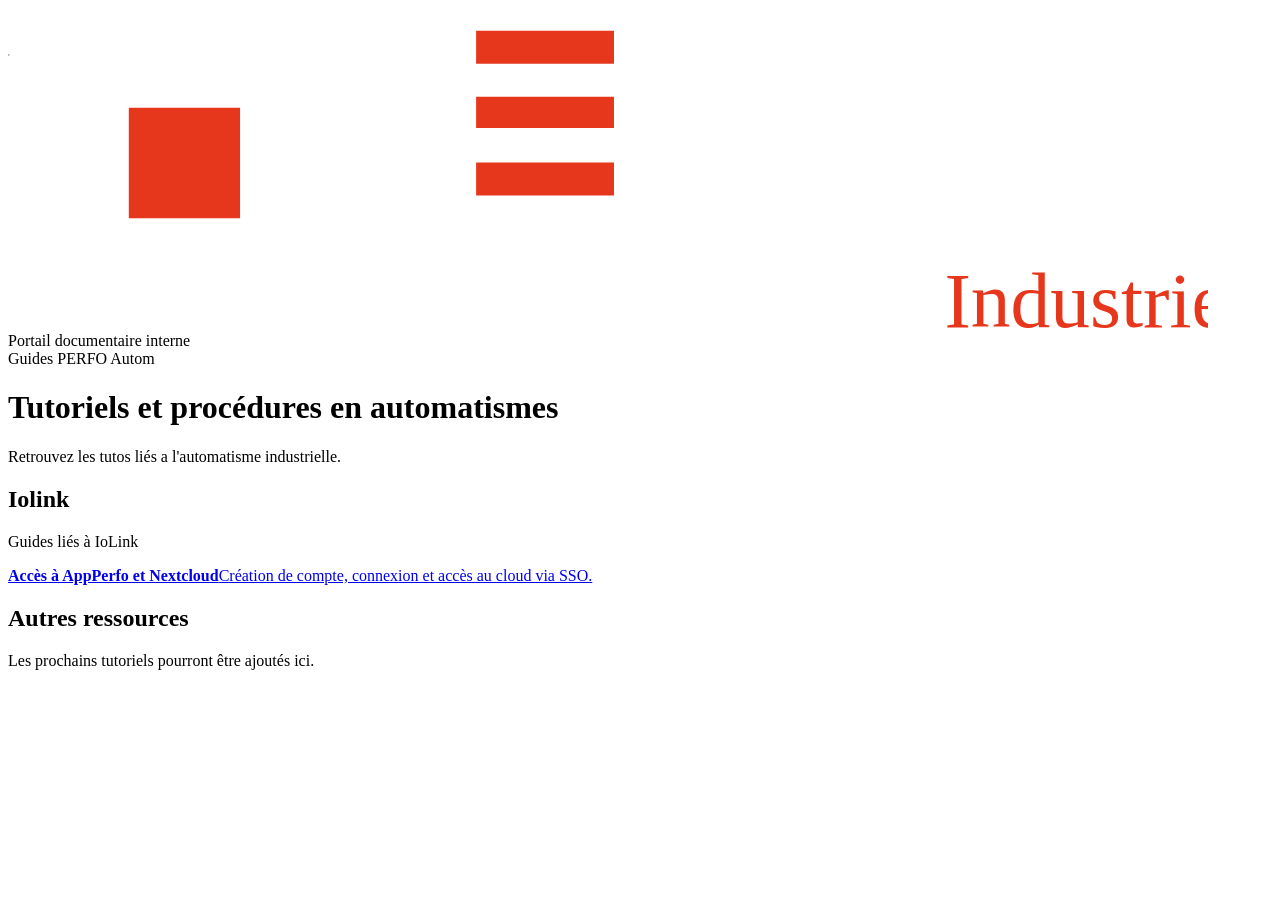
==== commit ecc9f767: "Add files via upload" ====
--- a/index.html
+++ b/index.html
@@ -1,506 +1,41 @@
 <!DOCTYPE html>
 <html lang="fr">
 <head>
-  <meta charset="UTF-8">
-  <meta name="viewport" content="width=device-width, initial-scale=1.0">
-  <title>Tutoriel IO-Link avec moneo configure</title>
-  <link rel="stylesheet" href="assets/perfo-tutos.css">
+  <meta charset="UTF-8" />
+  <meta name="viewport" content="width=device-width, initial-scale=1.0" />
+  <title>Tutoriels PERFO</title>
+  <link rel="stylesheet" href="assets/css/perfo-tutos.css" />
 </head>
 <body>
-  <header class="topbar">
-    <div class="wrap">
-      <div class="brand">
-        <img src="assets/img/logo-perfo-blanc.svg" alt="Logo Perfo">
-        <div>
-          <strong>Tutoriel atelier</strong><br>
-          Configuration IO-Link avec moneo configure
+  <header class="site-header">
+    <div class="header-inner">
+      <div class="topbar">
+        <div class="brand">
+          <img src="assets/img/logo-perfo-blanc.svg" alt="Logo PERFO" />
+          <div class="brand-text">Portail documentaire interne</div>
         </div>
       </div>
-      <div class="hero">
-        <h1>Configurer un capteur IO-Link avec moneo configure</h1>
-        <p>Procédure complète pour se connecter au réseau WiFi, atteindre le serveur moneo, détecter les masters IO-Link, paramétrer un capteur et vérifier les valeurs process.</p>
-      </div>
+      <div class="hero-kicker">Guides PERFO Autom</div>
+      <h1>Tutoriels et procédures en automatismes</h1>
+      <p class="header-subtitle">Retrouvez les tutos liés a l'automatisme industrielle.</p>
     </div>
   </header>
 
-  <main>
-    <section>
-      <h2>Objectif du tutoriel</h2>
-      <p>
-        Ce tutoriel décrit la configuration d'un capteur IO-Link depuis un poste connecté au réseau WiFi de l'installation. L'architecture comprend un routeur WiFi, un serveur hébergeant moneo configure et un ou plusieurs masters IO-Link reliés au réseau industriel.
-      </p>
-      <div class="notice">
-        Les adresses IP utilisées ci-dessous sont des exemples. Avant intervention, relever le plan d'adressage réel du site et vérifier que le poste de configuration, le serveur moneo et les masters IO-Link sont dans des sous-réseaux routables entre eux.
+  <main class="container">
+    <section class="category">
+      <h2>Iolink</h2>
+      <p>Guides liés à IoLink</p>
+      <div class="tutorial-grid">
+        <a class="tutorial-card" href="IoLink/Moneo_Ifm.html"><strong>Accès à AppPerfo et Nextcloud</strong><span>Création de compte, connexion et accès au cloud via SSO.</span></a>
       </div>
     </section>
 
-    <section>
-      <h2>Architecture réseau</h2>
-      <p>
-        Le poste de configuration se connecte au routeur WiFi. Le routeur donne accès au réseau où se trouvent le serveur moneo et les masters IO-Link. Les capteurs IO-Link sont raccordés physiquement aux ports des masters.
-      </p>
 
-      <div class="network-diagram" role="img" aria-label="Schéma de l'architecture réseau IO-Link">
-        <div class="network-card">
-          <strong>PC Windows</strong>
-          <span>Poste de configuration connecté en WiFi</span>
-        </div>
-        <div>
-          <div class="network-arrow"></div>
-          <div class="network-caption">WiFi</div>
-        </div>
-        <div class="network-card">
-          <strong>Routeur WiFi</strong>
-          <span>Passerelle vers le réseau industriel</span>
-        </div>
-        <div>
-          <div class="network-arrow"></div>
-          <div class="network-caption">Ethernet</div>
-        </div>
-        <div class="network-card">
-          <strong>Serveur moneo</strong>
-          <span>Application moneo configure</span>
-        </div>
-        <div class="network-down"></div>
-        <div class="network-card network-sensor">
-          <strong>Masters IO-Link</strong>
-          <span>Ports IO-Link raccordés aux capteurs</span>
-        </div>
-        <div class="network-down"></div>
-        <div class="network-card network-sensor">
-          <strong>Capteurs IO-Link</strong>
-          <span>Pression, débit, position, température...</span>
-        </div>
-      </div>
-
-      <table>
-        <thead>
-          <tr>
-            <th>Équipement</th>
-            <th>Rôle</th>
-            <th>Exemple d'adresse</th>
-            <th>Point de contrôle</th>
-          </tr>
-        </thead>
-        <tbody>
-          <tr>
-            <td>Routeur WiFi</td>
-            <td>Connexion du poste opérateur au réseau de configuration</td>
-            <td>192.168.10.1</td>
-            <td>SSID connu, mot de passe valide, DHCP ou IP fixe disponible</td>
-          </tr>
-          <tr>
-            <td>Serveur moneo</td>
-            <td>Hébergement ou accès à moneo configure</td>
-            <td>192.168.10.20</td>
-            <td>Serveur joignable par ping ou par navigateur selon l'installation</td>
-          </tr>
-          <tr>
-            <td>Master IO-Link</td>
-            <td>Interface entre Ethernet et les capteurs IO-Link</td>
-            <td>192.168.10.101</td>
-            <td>Adresse IP connue, alimentation OK, ports IO-Link actifs</td>
-          </tr>
-          <tr>
-            <td>Capteur IO-Link</td>
-            <td>Mesure physique et transmission des données process</td>
-            <td>Port 1 du master</td>
-            <td>Câblage M12 correct, LED d'état normale, IODD disponible si nécessaire</td>
-          </tr>
-        </tbody>
-      </table>
-    </section>
-
-    <section>
-      <h2>Prérequis</h2>
-      <div class="cards">
-        <div class="card">
-          <h3>Matériel</h3>
-          <p>Un routeur WiFi opérationnel, un serveur contenant moneo, au moins un master IO-Link alimenté, un capteur IO-Link raccordé au master et les câbles Ethernet/M12 adaptés.</p>
-          <div class="card-action">Contrôler les alimentations avant de commencer.</div>
-        </div>
-        <div class="card">
-          <h3>Accès réseau</h3>
-          <p>Identifiant WiFi, mot de passe, adresse IP du serveur moneo, adresses IP des masters IO-Link ou plage réseau à scanner.</p>
-          <div class="card-action">Préparer le plan d'adressage.</div>
-        </div>
-        <div class="card">
-          <h3>Logiciel</h3>
-          <p>moneo configure permet de détecter, paramétrer, visualiser et diagnostiquer des appareils IO-Link. Selon l'installation, il est lancé depuis le serveur ou depuis un poste autorisé.</p>
-          <div class="card-action">Vérifier la licence et les droits utilisateur.</div>
-        </div>
-        <div class="card">
-          <h3>Données capteur</h3>
-          <p>Référence du capteur, documentation constructeur, fichier IODD si le périphérique n'est pas reconnu automatiquement, valeurs de consigne attendues.</p>
-          <div class="card-action">Préparer les paramètres métier.</div>
-        </div>
-      </div>
-    </section>
-
-    <section>
-      <h2>Plan d'adressage conseillé</h2>
-      <p>
-        Pour une installation simple, placer le serveur moneo et les masters IO-Link sur le même réseau IP. Le routeur WiFi peut fournir l'accès au poste de configuration tout en laissant les équipements industriels en IP fixe.
-      </p>
-      <table>
-        <thead>
-          <tr>
-            <th>Élément</th>
-            <th>Configuration recommandée</th>
-            <th>Exemple</th>
-          </tr>
-        </thead>
-        <tbody>
-          <tr>
-            <td>Sous-réseau</td>
-            <td>Réseau unique pour la configuration</td>
-            <td>192.168.10.0/24</td>
-          </tr>
-          <tr>
-            <td>Passerelle</td>
-            <td>Adresse LAN du routeur WiFi</td>
-            <td>192.168.10.1</td>
-          </tr>
-          <tr>
-            <td>Serveur moneo</td>
-            <td>IP fixe ou réservation DHCP</td>
-            <td>192.168.10.20</td>
-          </tr>
-          <tr>
-            <td>Masters IO-Link</td>
-            <td>IP fixes documentées et uniques</td>
-            <td>192.168.10.101 à 192.168.10.120</td>
-          </tr>
-          <tr>
-            <td>Poste de configuration</td>
-            <td>DHCP WiFi ou IP fixe compatible</td>
-            <td>192.168.10.50</td>
-          </tr>
-        </tbody>
-      </table>
-    </section>
-
-    <section>
-      <h2>Commandes Windows utiles</h2>
-      <p>
-        Ouvrir <strong>Invite de commandes</strong> ou <strong>PowerShell</strong> sur le PC Windows utilisé pour la configuration. Les commandes ci-dessous permettent de vérifier le WiFi, l'adresse IP du poste, la communication avec le serveur moneo et la communication avec les masters IO-Link.
-      </p>
-      <div class="steps">
-        <div class="step">
-          <h3>Identifier la configuration IP du poste</h3>
-          <p>À lancer dans l'Invite de commandes Windows :</p>
-          <pre class="cmd">ipconfig /all</pre>
-          <p>Contrôler la carte WiFi : adresse IPv4, masque, passerelle par défaut, DNS et serveur DHCP. Exemple attendu : IPv4 en 192.168.10.x, masque 255.255.255.0, passerelle 192.168.10.1.</p>
-        </div>
-        <div class="step">
-          <h3>Tester le routeur, le serveur et un master</h3>
-          <p>Remplacer les IP par les adresses réelles du site :</p>
-          <pre class="cmd">ping 192.168.10.1
-ping 192.168.10.20
-ping 192.168.10.101</pre>
-          <p>Résultat attendu : des réponses avec un temps en ms et 0% de perte. Si la commande indique <strong>Délai d'attente dépassé</strong>, vérifier le WiFi, le câblage, l'adresse IP et les règles de pare-feu.</p>
-          
-        </div>
-        <div class="step">
-          <h3>Vérifier le chemin réseau</h3>
-          <p>Cette commande aide à voir si le trafic passe bien par la passerelle attendue :</p>
-          <pre class="cmd">tracert 192.168.10.20
-tracert 192.168.10.101</pre>
-          <p>Sur un réseau simple, le chemin doit être direct ou passer par le routeur WiFi. Si plusieurs sauts inattendus apparaissent, vérifier le routage, les VLAN ou un VPN actif sur le PC.</p>
-        </div>
-        <div class="step">
-          <h3>Tester un port réseau depuis PowerShell</h3>
-          <p>Si le serveur moneo est accessible par navigateur, tester le port HTTP ou HTTPS. Adapter le port selon l'installation.</p>
-          <pre class="cmd">Test-NetConnection 192.168.10.20 -Port 80
-Test-NetConnection 192.168.10.20 -Port 443</pre>
-          <p>Résultat attendu : <strong>TcpTestSucceeded : True</strong>. Si le résultat est <strong>False</strong>, vérifier que le service moneo est démarré, que le port est le bon et que le pare-feu du serveur autorise la connexion.</p>
-        </div>
-        <div class="step">
-          <h3>Lister le réseau WiFi connecté</h3>
-          <p>Commande utile pour prouver que le poste est sur le bon SSID :</p>
-          <pre class="cmd">netsh wlan show interfaces</pre>
-          <p>Contrôler les lignes <strong>SSID</strong>, <strong>État</strong>, <strong>Signal</strong> et <strong>Profil</strong>. Si le signal est faible, rapprocher le poste du routeur ou utiliser un point d'accès plus adapté.</p>
-        </div>
-      </div>
-    </section>
-
-    <section>
-      <h2>Procédure détaillée</h2>
-      <div class="steps">
-        <div class="step">
-          <h3>1. Mettre l'installation sous tension</h3>
-          <p>Alimenter le routeur WiFi, le serveur moneo, les masters IO-Link et les capteurs. Attendre la fin de démarrage des équipements. Les masters doivent présenter une LED alimentation correcte et aucune alarme matérielle bloquante.</p>
-          <p>Contrôler le câblage : Ethernet entre routeur, serveur et masters ; câble M12 entre chaque capteur et son port IO-Link ; blindage et connectique correctement serrés si l'environnement est industriel.</p>
-          <div class="todo">
-            À renseigner sur site : emplacement du routeur, nom du serveur, référence du master, numéro du port utilisé et référence du capteur.
-          </div>
-          
-        </div>
-
-        <div class="step">
-          <h3>2. Se connecter au WiFi de l'installation</h3>
-          <p>Depuis le poste de configuration, sélectionner le SSID du routeur WiFi industriel ou atelier. Entrer le mot de passe fourni. Une fois connecté, vérifier que le poste reçoit une adresse IP compatible avec le réseau du serveur moneo.</p>
-          <p>Exemple de contrôle : si le serveur est en 192.168.10.20/24, le poste doit avoir une adresse du type 192.168.10.x avec le masque 255.255.255.0, sauf si un routage spécifique est prévu.</p>
-          <p>Commandes Windows à lancer après connexion :</p>
-          <pre class="cmd">netsh wlan show interfaces
-ipconfig /all</pre>
-          <p>Contrôler que le SSID est bien celui de l'installation, que l'état WiFi est connecté et que l'adresse IPv4 appartient au bon réseau.</p>
-          
-        </div>
-
-        <div class="step">
-          <h3>3. Vérifier la communication avec le serveur</h3>
-          <p>Tester la joignabilité du serveur moneo. Si le site autorise le ping, lancer un ping vers l'adresse du serveur. Sinon, ouvrir l'adresse ou le raccourci prévu pour accéder à moneo configure.</p>
-          <p>Si le serveur ne répond pas, vérifier en priorité le WiFi, la passerelle, le pare-feu local, le VLAN utilisé et la présence éventuelle d'un VPN ou proxy qui détourne le trafic.</p>
-          <p>Commandes Windows :</p>
-          <pre class="cmd">ping 192.168.10.20
-tracert 192.168.10.20
-powershell -Command "Test-NetConnection 192.168.10.20 -Port 443"</pre>
-          <p>Remplacer 192.168.10.20 par l'adresse IP réelle du serveur. Si moneo utilise HTTP au lieu de HTTPS, tester le port 80 à la place du port 443.</p>
-        
-        </div>
-
-        <div class="step">
-          <h3>4. Ouvrir moneo configure</h3>
-          <p>Se connecter à moneo configure avec un compte disposant des droits de paramétrage. L'interface peut fonctionner comme application ou via navigateur selon le déploiement du site.</p>
-          <p>Si l'accès se fait par navigateur, entrer l'adresse du serveur moneo :</p>
-          <pre class="cmd">https://192.168.10.20
-http://192.168.10.20</pre>
-          <figure class="image-frame narrow">
-            <img src="assets/img/ecran_connexion_moneo.png" alt="Connexion à moneo configure">
-            <figcaption>Connexion à moneo configure. </figcaption>
-          </figure>
-        </div>
-
-        <div class="step">
-          <h3>5. Ajouter ou rechercher les masters IO-Link</h3>
-          <p>Dans la partie de gestion des appareils ou du réseau, rechercher les masters IO-Link disponibles. Si la découverte automatique ne trouve rien, ajouter le master manuellement avec son adresse IP.</p>
-          <p>Pour chaque master détecté, vérifier la référence, l'adresse IP, l'état de communication et le nombre de ports. </p>
-          <p>Avant d'ajouter un master dans moneo, vérifier qu'il répond depuis Windows :</p>
-          <pre class="cmd">ping 192.168.10.101
-tracert 192.168.10.101</pre>
-          <p>Si plusieurs masters sont présents, tester chaque IP connue : 192.168.10.101, 192.168.10.102, 192.168.10.103, etc.</p>
-          <figure class="image-frame">
-            <img src="assets/img/scan_reseaux_2.png" alt="Fenêtre de scanning du réseau dans moneo configure">
-            <figcaption>Fenêtre de scanning du réseau : choisir le réseau entier, une adresse précise ou une plage IP selon le besoin.</figcaption>
-          </figure>
-          <figure class="image-frame">
-            <img src="assets/img/liste_master.png" alt="Liste des masters IO-Link détectés dans moneo configure">
-            <figcaption>Liste des masters IO-Link détectés : vérifier le nom, l'adresse IP et l'état de communication.</figcaption>
-          </figure>
-        </div>
-
-        <div class="step">
-          <h3>6. Contrôler les ports IO-Link</h3>
-          <p>Ouvrir la vue du master et consulter l'état de chaque port. Le port où le capteur est raccordé doit être configuré en mode IO-Link lorsque l'on veut paramétrer un capteur intelligent. Les ports non utilisés peuvent rester désactivés ou configurés selon les standards du site.</p>
-          <p>Si un capteur n'apparaît pas, vérifier le port physique, le câble, l'alimentation capteur, la compatibilité IO-Link, puis relancer la recherche. Un capteur câblé sur un port configuré en entrée/sortie numérique simple peut ne pas remonter comme appareil IO-Link.</p>
-          <figure class="image-frame">
-            <img src="assets/img/liste_capteur.png" alt="Liste des capteurs IO-Link raccordés au master">
-            <figcaption>Liste des capteurs IO-Link vus par moneo configure après détection des ports du master.</figcaption>
-          </figure>
-        </div>
-
-        <div class="step">
-          <h3>7. Charger l'identification du capteur</h3>
-          <p>Sélectionner le port du capteur. moneo configure doit lire les informations d'identification : fabricant, référence produit, numéro de série, version matériel et firmware lorsque ces données sont exposées par l'appareil.</p>
-          <p>Si l'interface demande un fichier IODD, importer celui fourni par le constructeur du capteur. L'IODD décrit les paramètres, les unités, les valeurs possibles et la structure des données process.</p>
-
-        </div>
-
-        <div class="step">
-          <h3>8. Lire la configuration actuelle</h3>
-          <p>Avant modification, lire les paramètres présents dans le capteur et sauvegarder l'état initial. Cette sauvegarde permet de revenir à la configuration d'origine en cas d'erreur ou de mauvais comportement machine.</p>
-          <p>Noter au minimum : unité de mesure, mode de sortie, seuils de commutation, hystérésis, temporisations, comportement en défaut, filtre ou amortissement, tag applicatif et verrouillage éventuel.</p>
-          <div class="image-slot">
-            Image à insérer : capture des paramètres avant modification
-            <small>Conserver cette image comme preuve de l'état initial.</small>
-          </div>
-        </div>
-
-        <div class="step">
-          <h3>9. Régler les paramètres métier</h3>
-          <p>Adapter les paramètres au besoin de l'application. Les noms varient selon le capteur, mais les réglages les plus fréquents sont les suivants :</p>
-          <table>
-            <thead>
-              <tr>
-                <th>Paramètre</th>
-                <th>Utilité</th>
-                <th>Exemple de décision</th>
-              </tr>
-            </thead>
-            <tbody>
-              <tr>
-                <td>Unité</td>
-                <td>Choisit l'unité affichée et transmise</td>
-                <td>bar, l/min, mm, °C selon le capteur</td>
-              </tr>
-              <tr>
-                <td>Mode de sortie</td>
-                <td>Définit le comportement électrique ou logique</td>
-                <td>PNP/NPN, normalement ouvert, normalement fermé, fenêtre, hystérésis</td>
-              </tr>
-              <tr>
-                <td>SP / rP</td>
-                <td>Seuil d'activation et seuil de retour</td>
-                <td>SP à 6,0 bar et rP à 5,5 bar pour éviter les battements</td>
-              </tr>
-              <tr>
-                <td>Filtre / amortissement</td>
-                <td>Stabilise la mesure</td>
-                <td>Augmenter si la mesure oscille, réduire si la réaction doit être rapide</td>
-              </tr>
-              <tr>
-                <td>Comportement défaut</td>
-                <td>Définit l'état en cas d'erreur capteur</td>
-                <td>Sortie sûre, maintien ou valeur de repli selon l'analyse de risque</td>
-              </tr>
-              <tr>
-                <td>Tag applicatif</td>
-                <td>Identifie le capteur dans la maintenance</td>
-                <td>PT-101, FT-204, DET-ENTREE selon la nomenclature du site</td>
-              </tr>
-            </tbody>
-          </table>
-          <div class="image-slot">
-            Image à insérer : capture de la page de réglage des paramètres
-            <small>Montrer les champs modifiés : unité, seuils, hystérésis, filtre ou tag applicatif.</small>
-          </div>
-        </div>
-
-        <div class="step">
-          <h3>10. Écrire les paramètres dans le capteur</h3>
-          <p>Après validation des valeurs, appliquer ou écrire la configuration dans l'appareil. Attendre la confirmation de moneo configure avant de débrancher le capteur ou de changer de page.</p>
-          <p>Si l'écriture échoue, vérifier les droits utilisateur, le verrouillage du capteur, l'état du port IO-Link, la stabilité réseau et la compatibilité de l'IODD. Relire ensuite les paramètres pour confirmer que les valeurs écrites sont bien celles attendues.</p>
-          <div class="image-slot">
-            Image à insérer : capture de confirmation d'écriture
-            <small>Montrer le message de succès ou l'absence d'erreur après application.</small>
-          </div>
-        </div>
-
-        <div class="step">
-          <h3>11. Vérifier les données process</h3>
-          <p>Afficher la valeur process du capteur dans moneo configure. Faire varier la grandeur physique si possible : pression, débit, distance, position ou température. La valeur doit évoluer de façon cohérente avec l'application.</p>
-          <p>Contrôler également l'état de diagnostic : absence d'erreur, qualité de communication stable, pas de défaut de plage, pas de court-circuit ou surcharge sur le port.</p>
-          <div class="image-slot">
-            Image à insérer : capture des valeurs process et du diagnostic
-            <small>Montrer la valeur mesurée, l'unité et l'état du capteur.</small>
-          </div>
-        </div>
-
-        <div class="step">
-          <h3>12. Sauvegarder et documenter</h3>
-          <p>Exporter ou sauvegarder le projet une fois les paramètres validés. Documenter la version du projet, la date, le nom de l'intervenant, l'adresse IP du master, le port utilisé, la référence du capteur et les paramètres principaux.</p>
-          <p>Conserver une copie de la configuration validée avec la documentation machine. Cette étape est indispensable pour remplacer rapidement un capteur ou reconstruire la configuration après maintenance.</p>
-          <div class="todo">
-            À compléter : chemin de sauvegarde du projet, nom du fichier exporté, version de configuration et date de validation.
-          </div>
-          <div class="image-slot">
-            Image à insérer : capture ou preuve de sauvegarde du projet
-            <small>Montrer le nom du projet ou du fichier exporté sans information confidentielle.</small>
-          </div>
-        </div>
-      </div>
-    </section>
-
-    <section>
-      <h2>Contrôles avant mise en service</h2>
-      <table>
-        <thead>
-          <tr>
-            <th>Contrôle</th>
-            <th>Résultat attendu</th>
-            <th>Action si non conforme</th>
-          </tr>
-        </thead>
-        <tbody>
-          <tr>
-            <td>Connexion WiFi</td>
-            <td>Poste connecté au bon SSID avec une IP valide</td>
-            <td>Revoir mot de passe, DHCP, portée radio ou VLAN WiFi</td>
-          </tr>
-          <tr>
-            <td>Accès serveur</td>
-            <td>moneo configure accessible et authentification réussie</td>
-            <td>Vérifier serveur, pare-feu, droits utilisateur et service moneo</td>
-          </tr>
-          <tr>
-            <td>Master IO-Link</td>
-            <td>Master détecté, état réseau OK</td>
-            <td>Contrôler IP, câble Ethernet, alimentation et routage</td>
-          </tr>
-          <tr>
-            <td>Capteur</td>
-            <td>Identification lue correctement sur le port prévu</td>
-            <td>Contrôler port, câble M12, alimentation, mode IO-Link et IODD</td>
-          </tr>
-          <tr>
-            <td>Paramètres</td>
-            <td>Valeurs relues identiques aux valeurs écrites</td>
-            <td>Réécrire, vérifier verrouillage, droits ou compatibilité capteur</td>
-          </tr>
-          <tr>
-            <td>Mesure</td>
-            <td>Valeur process cohérente et diagnostic sans défaut</td>
-            <td>Tester le procédé, contrôler plage, montage mécanique et câblage</td>
-          </tr>
-        </tbody>
-      </table>
-    </section>
-
-    <section>
-      <h2>Dépannage rapide</h2>
-      <div class="steps">
-        <div class="step">
-          <h3>Le master IO-Link n'est pas détecté</h3>
-          <p>Vérifier que le master est alimenté, que son câble Ethernet est raccordé au bon réseau et que son adresse IP appartient à la plage accessible depuis le serveur ou le poste. Essayer un ajout manuel par adresse IP si la découverte automatique est bloquée par le réseau.</p>
-        </div>
-        <div class="step">
-          <h3>Le capteur n'apparaît pas sur le port</h3>
-          <p>Contrôler le port physique, le serrage du connecteur M12, la présence d'alimentation capteur et le mode du port. Le port doit être configuré pour IO-Link si l'objectif est de lire les paramètres intelligents du capteur.</p>
-        </div>
-        <div class="step">
-          <h3>Les paramètres sont visibles mais non modifiables</h3>
-          <p>Le capteur peut être verrouillé, le compte utilisateur peut manquer de droits ou le paramètre peut être en lecture seule. Vérifier aussi que le capteur n'est pas dans un état de défaut empêchant l'écriture.</p>
-        </div>
-        <div class="step">
-          <h3>La mesure process est incohérente</h3>
-          <p>Vérifier l'unité, la plage de mesure, le montage mécanique, le câblage, les filtres, l'étalonnage ou l'apprentissage éventuel. Comparer avec une mesure indépendante si la valeur conditionne une mise en service machine.</p>
-        </div>
-      </div>
-    </section>
-
-    <section>
-      <h2>Bonnes pratiques</h2>
-      <div class="cards">
-        <div class="card">
-          <h3>Nommage</h3>
-          <p>Utiliser des noms cohérents entre le schéma électrique, le programme automate, moneo et l'étiquetage terrain.</p>
-          <div class="card-action">Exemple : PT-101 sur Master 1 Port 1.</div>
-        </div>
-        <div class="card">
-          <h3>Sauvegarde</h3>
-          <p>Sauvegarder la configuration avant et après modification. Garder une trace de la version validée en production.</p>
-          <div class="card-action">Toujours pouvoir revenir en arrière.</div>
-        </div>
-        <div class="card">
-          <h3>Validation</h3>
-          <p>Ne pas se limiter à l'écriture des paramètres. Relire le capteur et vérifier la réaction réelle sur le procédé.</p>
-          <div class="card-action">La mesure doit être testée en condition réelle.</div>
-        </div>
-      </div>
-    </section>
-
-    <section>
-      <h2>Sources techniques</h2>
-      <p>
-        Références utilisées pour cadrer le tutoriel : documentation ifm sur moneo configure et fiche QMP010. moneo configure est présenté par ifm comme un outil Windows de détection, paramétrage, visualisation et diagnostic des appareils IO-Link, avec prise en charge du paramétrage via réseau Ethernet ou USB selon le matériel.
-      </p>
-      <ul>
-        <li><a href="https://www.ifm.com/us/en/shared/technologies/io-link/device-configuration/moneo---configure">ifm - Configure IO-Link devices with moneo configure</a></li>
-        <li><a href="https://www.ifm.com/us/en/shared/industry-4-0-moneo/products/configure">ifm - moneo configure</a></li>
-        <li><a href="https://media.ifm.com/dam/70be35b5-8716-4e6a-989e-6d71eba60e40/Original/QMP010-01_EN-GB.pdf">ifm - Fiche QMP010 moneo configure</a></li>
-      </ul>
+    <section class="category">
+      <h2>Autres ressources</h2>
+      <p>Les prochains tutoriels pourront être ajoutés ici.</p>
     </section>
   </main>
+
 </body>
-</html>
+</html>
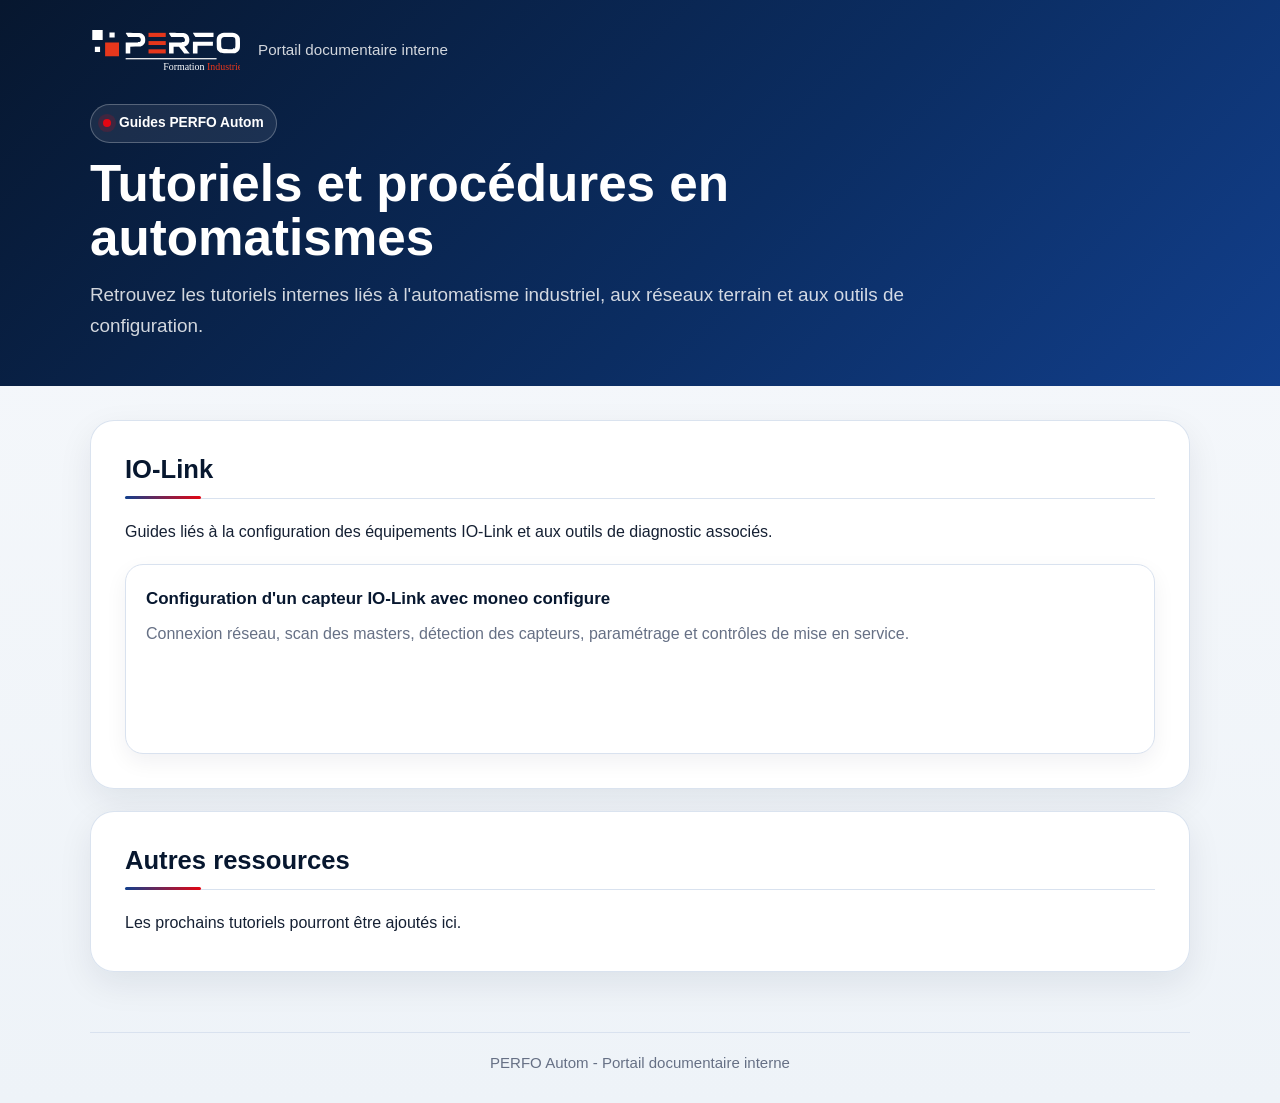
==== commit 30eb248c: "Add files via upload" ====
--- a/index.html
+++ b/index.html
@@ -17,16 +17,19 @@
       </div>
       <div class="hero-kicker">Guides PERFO Autom</div>
       <h1>Tutoriels et procédures en automatismes</h1>
-      <p class="header-subtitle">Retrouvez les tutos liés a l'automatisme industrielle.</p>
+      <p class="header-subtitle">Retrouvez les tutoriels internes liés à l'automatisme industriel, aux réseaux terrain et aux outils de configuration.</p>
     </div>
   </header>
 
   <main class="container">
     <section class="category">
-      <h2>Iolink</h2>
-      <p>Guides liés à IoLink</p>
+      <h2>IO-Link</h2>
+      <p>Guides liés à la configuration des équipements IO-Link et aux outils de diagnostic associés.</p>
       <div class="tutorial-grid">
-        <a class="tutorial-card" href="IoLink/Moneo_Ifm.html"><strong>Accès à AppPerfo et Nextcloud</strong><span>Création de compte, connexion et accès au cloud via SSO.</span></a>
+        <a class="tutorial-card" href="IoLink/Moneo_Ifm.html">
+          <strong>Configuration d'un capteur IO-Link avec moneo configure</strong>
+          <span>Connexion réseau, scan des masters, détection des capteurs, paramétrage et contrôles de mise en service.</span>
+        </a>
       </div>
     </section>
 
@@ -37,5 +40,9 @@
     </section>
   </main>
 
+  <footer class="site-footer">
+    <div class="site-footer-inner">PERFO Autom - Portail documentaire interne</div>
+  </footer>
+
 </body>
-</html>+</html>
--- a/assets/css/perfo-tutos.css
+++ b/assets/css/perfo-tutos.css
@@ -0,0 +1,673 @@
+:root {
+  --color-bg: #f4f7fb;
+  --color-surface: #ffffff;
+  --color-surface-soft: #f8fbff;
+  --color-text: #152033;
+  --color-muted: #667085;
+  --color-border: #d9e2ef;
+  --color-navy: #07172f;
+  --color-blue: #123f8c;
+  --color-blue-light: #1f6fd1;
+  --color-red: #e30613;
+  --color-success: #15865c;
+  --radius-xl: 24px;
+  --radius-lg: 18px;
+  --radius-md: 12px;
+  --shadow-card: 0 12px 34px rgba(7, 23, 47, .08);
+  --shadow-soft: 0 8px 22px rgba(7, 23, 47, .06);
+  --container: 1100px;
+}
+
+* {
+  box-sizing: border-box;
+}
+
+html {
+  scroll-behavior: smooth;
+}
+
+body {
+  margin: 0;
+  font-family: Inter, "Segoe UI", Roboto, Arial, sans-serif;
+  color: var(--color-text);
+  background: linear-gradient(180deg, #f7f9fc 0%, #eef3f8 100%);
+  line-height: 1.65;
+}
+
+img {
+  max-width: 100%;
+  height: auto;
+}
+
+a {
+  color: var(--color-blue);
+  font-weight: 700;
+  text-decoration: none;
+}
+
+a:hover {
+  text-decoration: underline;
+}
+
+code {
+  padding: .12rem .4rem;
+  border: 1px solid #d9e6f5;
+  border-radius: 8px;
+  color: #08285d;
+  background: #edf3fb;
+  font-weight: 700;
+  white-space: nowrap;
+}
+
+.site-header {
+  color: #fff;
+  background: linear-gradient(135deg, var(--color-navy) 0%, #0b2d62 58%, var(--color-blue) 100%);
+}
+
+.header-inner {
+  width: min(var(--container), calc(100% - 40px));
+  margin: 0 auto;
+  padding: 30px 0 44px;
+}
+
+.topbar {
+  display: flex;
+  align-items: center;
+  justify-content: space-between;
+  gap: 20px;
+  margin-bottom: 34px;
+}
+
+.brand {
+  display: flex;
+  align-items: center;
+  gap: 18px;
+  min-width: 0;
+}
+
+.brand img {
+  display: block;
+  width: 150px;
+  max-height: 64px;
+  object-fit: contain;
+}
+
+.brand-text {
+  color: rgba(255, 255, 255, .82);
+  font-size: .95rem;
+}
+
+.home-link {
+  display: inline-flex;
+  align-items: center;
+  justify-content: center;
+  min-height: 42px;
+  padding: 9px 14px;
+  border: 1px solid rgba(255, 255, 255, .28);
+  border-radius: 999px;
+  color: #fff;
+  background: rgba(255, 255, 255, .09);
+  font-size: .92rem;
+}
+
+.home-link:hover {
+  background: rgba(255, 255, 255, .16);
+  text-decoration: none;
+}
+
+.hero-kicker {
+  display: inline-flex;
+  align-items: center;
+  gap: 8px;
+  margin-bottom: 14px;
+  padding: 7px 12px;
+  border: 1px solid rgba(255, 255, 255, .26);
+  border-radius: 999px;
+  background: rgba(255, 255, 255, .08);
+  font-size: .86rem;
+  font-weight: 800;
+}
+
+.hero-kicker::before {
+  content: "";
+  width: 8px;
+  height: 8px;
+  border-radius: 50%;
+  background: var(--color-red);
+  box-shadow: 0 0 0 5px rgba(227, 6, 19, .18);
+}
+
+.site-header h1 {
+  max-width: 900px;
+  margin: 0;
+  font-size: clamp(2rem, 4vw, 3.35rem);
+  line-height: 1.06;
+}
+
+.header-subtitle {
+  max-width: 820px;
+  margin: 14px 0 0;
+  color: rgba(255, 255, 255, .82);
+  font-size: clamp(1rem, 1.6vw, 1.18rem);
+}
+
+.container {
+  width: min(var(--container), calc(100% - 40px));
+  margin: 34px auto 60px;
+}
+
+section,
+.category,
+.content-card {
+  margin: 22px 0;
+  padding: clamp(22px, 3vw, 34px);
+  border: 1px solid rgba(217, 226, 239, .95);
+  border-radius: var(--radius-xl);
+  background: rgba(255, 255, 255, .96);
+  box-shadow: var(--shadow-card);
+}
+
+section:first-child,
+.category:first-child {
+  margin-top: 0;
+}
+
+h2 {
+  position: relative;
+  margin: 0 0 20px;
+  padding-bottom: 14px;
+  border-bottom: 1px solid var(--color-border);
+  color: var(--color-navy);
+  font-size: clamp(1.35rem, 2vw, 1.85rem);
+  line-height: 1.16;
+}
+
+h2::after {
+  content: "";
+  position: absolute;
+  left: 0;
+  bottom: -1px;
+  width: 76px;
+  height: 3px;
+  border-radius: 999px;
+  background: linear-gradient(90deg, var(--color-blue), var(--color-red));
+}
+
+h3 {
+  margin: 0 0 10px;
+  color: #0b2d62;
+  font-size: 1.12rem;
+  line-height: 1.28;
+}
+
+p {
+  margin: 0 0 14px;
+}
+
+p:last-child {
+  margin-bottom: 0;
+}
+
+ul,
+ol {
+  padding-left: 1.35rem;
+}
+
+li {
+  margin: .5rem 0;
+}
+
+.notice,
+.important,
+.tip,
+.info,
+.todo {
+  margin: 18px 0;
+  padding: 16px 18px;
+  border: 1px solid var(--color-border);
+  border-left-width: 6px;
+  border-radius: 16px;
+  background: var(--color-surface-soft);
+}
+
+.notice,
+.important {
+  border-left-color: var(--color-red);
+  background: #fff6f7;
+  font-weight: 700;
+}
+
+.tip,
+.info,
+.todo {
+  border-left-color: var(--color-blue);
+  background: #f2f7ff;
+}
+
+.cards,
+.card-grid,
+.tutorial-grid {
+  display: grid;
+  grid-template-columns: repeat(auto-fit, minmax(250px, 1fr));
+  gap: 16px;
+  margin-top: 18px;
+}
+
+.card-link,
+.tutorial-card {
+  display: flex;
+  min-height: 100%;
+  color: inherit;
+  text-decoration: none;
+}
+
+.card,
+.tutorial-card {
+  width: 100%;
+  min-height: 190px;
+  padding: 20px;
+  border: 1px solid var(--color-border);
+  border-radius: var(--radius-lg);
+  background: var(--color-surface);
+  box-shadow: var(--shadow-soft);
+}
+
+.card {
+  display: flex;
+  flex-direction: column;
+}
+
+.tutorial-card {
+  display: block;
+  transition: transform .18s ease, box-shadow .18s ease, border-color .18s ease;
+}
+
+.card-link:hover,
+.tutorial-card:hover {
+  text-decoration: none;
+}
+
+.tutorial-card:hover {
+  transform: translateY(-3px);
+  border-color: rgba(31, 101, 216, .42);
+  box-shadow: var(--shadow-card);
+}
+
+.tutorial-card strong {
+  display: block;
+  color: var(--color-navy);
+  font-size: 1.06rem;
+}
+
+.tutorial-card span {
+  display: block;
+  margin-top: 8px;
+  color: var(--color-muted);
+  font-weight: 500;
+}
+
+.card-action {
+  margin-top: auto;
+  padding-top: 14px;
+  color: var(--color-blue);
+  font-weight: 900;
+}
+
+.steps {
+  display: grid;
+  gap: 18px;
+  margin-top: 18px;
+}
+
+.step {
+  padding: 22px;
+  border: 1px solid var(--color-border);
+  border-radius: var(--radius-lg);
+  background: #fbfcfe;
+}
+
+.step h3 {
+  margin-bottom: 12px;
+}
+
+.cmd {
+  margin: 14px 0;
+  padding: 14px 16px;
+  overflow: auto;
+  border: 1px solid #c8d5e8;
+  border-radius: var(--radius-md);
+  color: #fff;
+  background: var(--color-navy);
+  font-family: Consolas, "Courier New", monospace;
+  font-size: .95rem;
+  line-height: 1.55;
+  white-space: pre-wrap;
+}
+
+.network-diagram {
+  display: grid;
+  grid-template-columns: 1fr auto 1fr auto 1fr;
+  gap: 14px;
+  align-items: center;
+  margin: 18px 0 24px;
+  padding: 20px;
+  border: 1px solid var(--color-border);
+  border-radius: var(--radius-lg);
+  background: #fbfcfe;
+}
+
+.network-card {
+  min-height: 110px;
+  padding: 18px;
+  border: 3px solid var(--color-border);
+  border-radius: var(--radius-lg);
+  background: #fff;
+  text-align: center;
+  display: flex;
+  flex-direction: column;
+  justify-content: center;
+}
+
+.network-card strong {
+  display: block;
+  color: var(--color-text);
+  font-size: 1.22rem;
+  line-height: 1.25;
+}
+
+.network-card span {
+  display: block;
+  margin-top: 6px;
+  color: var(--color-muted);
+  font-size: .95rem;
+}
+
+.network-arrow {
+  display: flex;
+  align-items: center;
+  justify-content: center;
+  min-width: 74px;
+}
+
+.network-arrow::before {
+  content: "";
+  display: block;
+  width: 54px;
+  border-top: 4px solid var(--color-blue);
+}
+
+.network-arrow::after {
+  content: "";
+  display: block;
+  border-top: 10px solid transparent;
+  border-bottom: 10px solid transparent;
+  border-left: 18px solid var(--color-blue);
+}
+
+.network-caption {
+  margin-top: 8px;
+  color: var(--color-muted);
+  font-size: .9rem;
+  text-align: center;
+}
+
+.network-down {
+  position: relative;
+  grid-column: 5;
+  min-height: 76px;
+}
+
+.network-down::before {
+  content: "";
+  position: absolute;
+  top: 8px;
+  left: 50%;
+  height: 46px;
+  border-left: 4px solid var(--color-blue);
+  transform: translateX(-50%);
+}
+
+.network-down::after {
+  content: "";
+  position: absolute;
+  top: 52px;
+  left: 50%;
+  border-left: 10px solid transparent;
+  border-right: 10px solid transparent;
+  border-top: 18px solid var(--color-blue);
+  transform: translateX(-50%);
+}
+
+.network-sensor {
+  grid-column: 5;
+}
+
+.image-slot {
+  margin-top: 18px;
+  min-height: 210px;
+  padding: 22px;
+  border: 2px dashed #b8c7dc;
+  border-radius: 16px;
+  color: var(--color-muted);
+  background: #fff;
+  display: flex;
+  align-items: center;
+  justify-content: center;
+  text-align: center;
+  font-weight: 800;
+}
+
+.image-slot small {
+  display: block;
+  margin-top: 8px;
+  font-weight: 400;
+}
+
+.image-frame {
+  margin: 18px 0 0;
+  padding: 14px;
+  border: 1px solid var(--color-border);
+  border-radius: 16px;
+  background: #fff;
+}
+
+.image-frame img {
+  display: block;
+  width: 100%;
+  height: auto;
+  border: 1px solid var(--color-border);
+  border-radius: 10px;
+}
+
+.image-frame.narrow img {
+  max-width: 520px;
+  margin: auto;
+}
+
+.image-frame figcaption {
+  margin-top: 10px;
+  color: var(--color-muted);
+  font-size: .95rem;
+  text-align: center;
+}
+
+table {
+  width: 100%;
+  margin: 18px 0;
+  border: 1px solid var(--color-border);
+  border-collapse: separate;
+  border-spacing: 0;
+  border-radius: 16px;
+  overflow: hidden;
+  background: #fff;
+}
+
+th,
+td {
+  padding: 13px 14px;
+  border-bottom: 1px solid var(--color-border);
+  text-align: left;
+  vertical-align: top;
+}
+
+th {
+  color: var(--color-navy);
+  background: #eef4fb;
+}
+
+tr:last-child td {
+  border-bottom: 0;
+}
+
+.btn-row {
+  display: flex;
+  flex-wrap: wrap;
+  gap: 12px;
+  margin-top: 20px;
+}
+
+.btn {
+  display: inline-flex;
+  align-items: center;
+  justify-content: center;
+  min-height: 44px;
+  padding: 11px 17px;
+  border-radius: 999px;
+  color: #fff;
+  background: linear-gradient(135deg, var(--color-blue), var(--color-blue-light));
+  font-weight: 800;
+  text-align: center;
+  box-shadow: 0 10px 24px rgba(18, 63, 140, .18);
+}
+
+.btn:hover {
+  filter: brightness(1.04);
+  text-decoration: none;
+}
+
+.site-footer {
+  width: min(var(--container), calc(100% - 40px));
+  margin: 0 auto 28px;
+  color: var(--color-muted);
+  text-align: center;
+  font-size: .94rem;
+}
+
+.site-footer-inner {
+  padding-top: 18px;
+  border-top: 1px solid var(--color-border);
+}
+
+@media (max-width: 900px) {
+  .network-diagram {
+    grid-template-columns: 1fr;
+    gap: 10px;
+  }
+
+  .network-card,
+  .network-sensor {
+    grid-column: 1;
+  }
+
+  .network-arrow {
+    grid-column: 1;
+    min-height: 42px;
+    transform: rotate(90deg);
+  }
+
+  .network-down {
+    grid-column: 1;
+    min-height: 42px;
+  }
+
+  .network-caption {
+    display: none;
+  }
+}
+
+@media (max-width: 720px) {
+  .header-inner,
+  .container,
+  .site-footer {
+    width: min(100% - 24px, var(--container));
+  }
+
+  .header-inner {
+    padding-bottom: 36px;
+  }
+
+  .topbar {
+    align-items: flex-start;
+    flex-direction: column;
+  }
+
+  .brand img {
+    width: 128px;
+  }
+
+  section,
+  .category,
+  .content-card {
+    padding: 20px;
+    border-radius: 18px;
+  }
+
+  .cards,
+  .card-grid,
+  .tutorial-grid {
+    grid-template-columns: 1fr;
+  }
+
+  table {
+    display: block;
+    overflow-x: auto;
+  }
+
+  .btn-row {
+    flex-direction: column;
+  }
+
+  .btn,
+  .home-link {
+    width: 100%;
+  }
+}
+
+@media print {
+  body {
+    color: #000;
+    background: #fff;
+  }
+
+  .site-header {
+    color: #000;
+    background: #fff;
+    border-bottom: 2px solid #111;
+  }
+
+  .home-link {
+    display: none;
+  }
+
+  .brand img {
+    content: url("../img/logo-perfo.svg");
+  }
+
+  .container {
+    width: 100%;
+    margin: 18px auto;
+  }
+
+  section,
+  .category,
+  .content-card {
+    box-shadow: none;
+    break-inside: avoid;
+    page-break-inside: avoid;
+  }
+
+  a {
+    color: #000;
+    text-decoration: none;
+  }
+}
